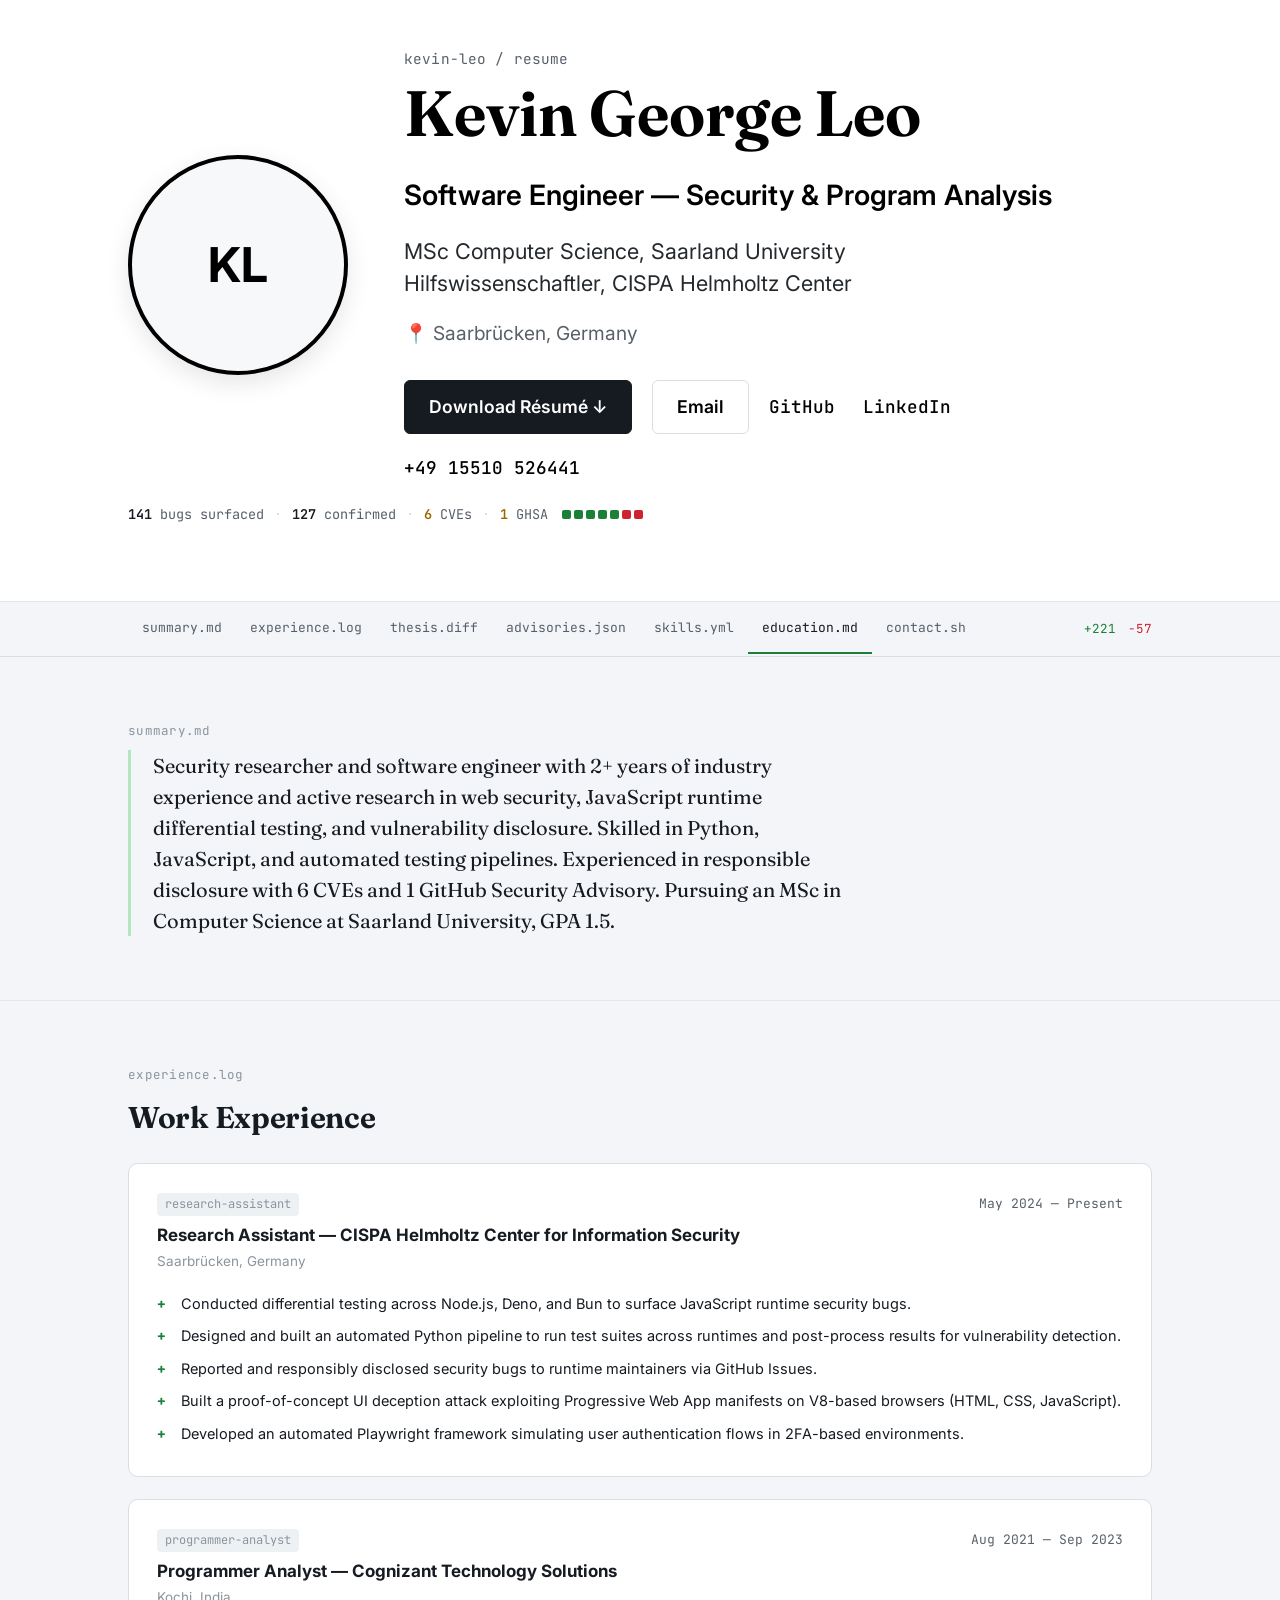
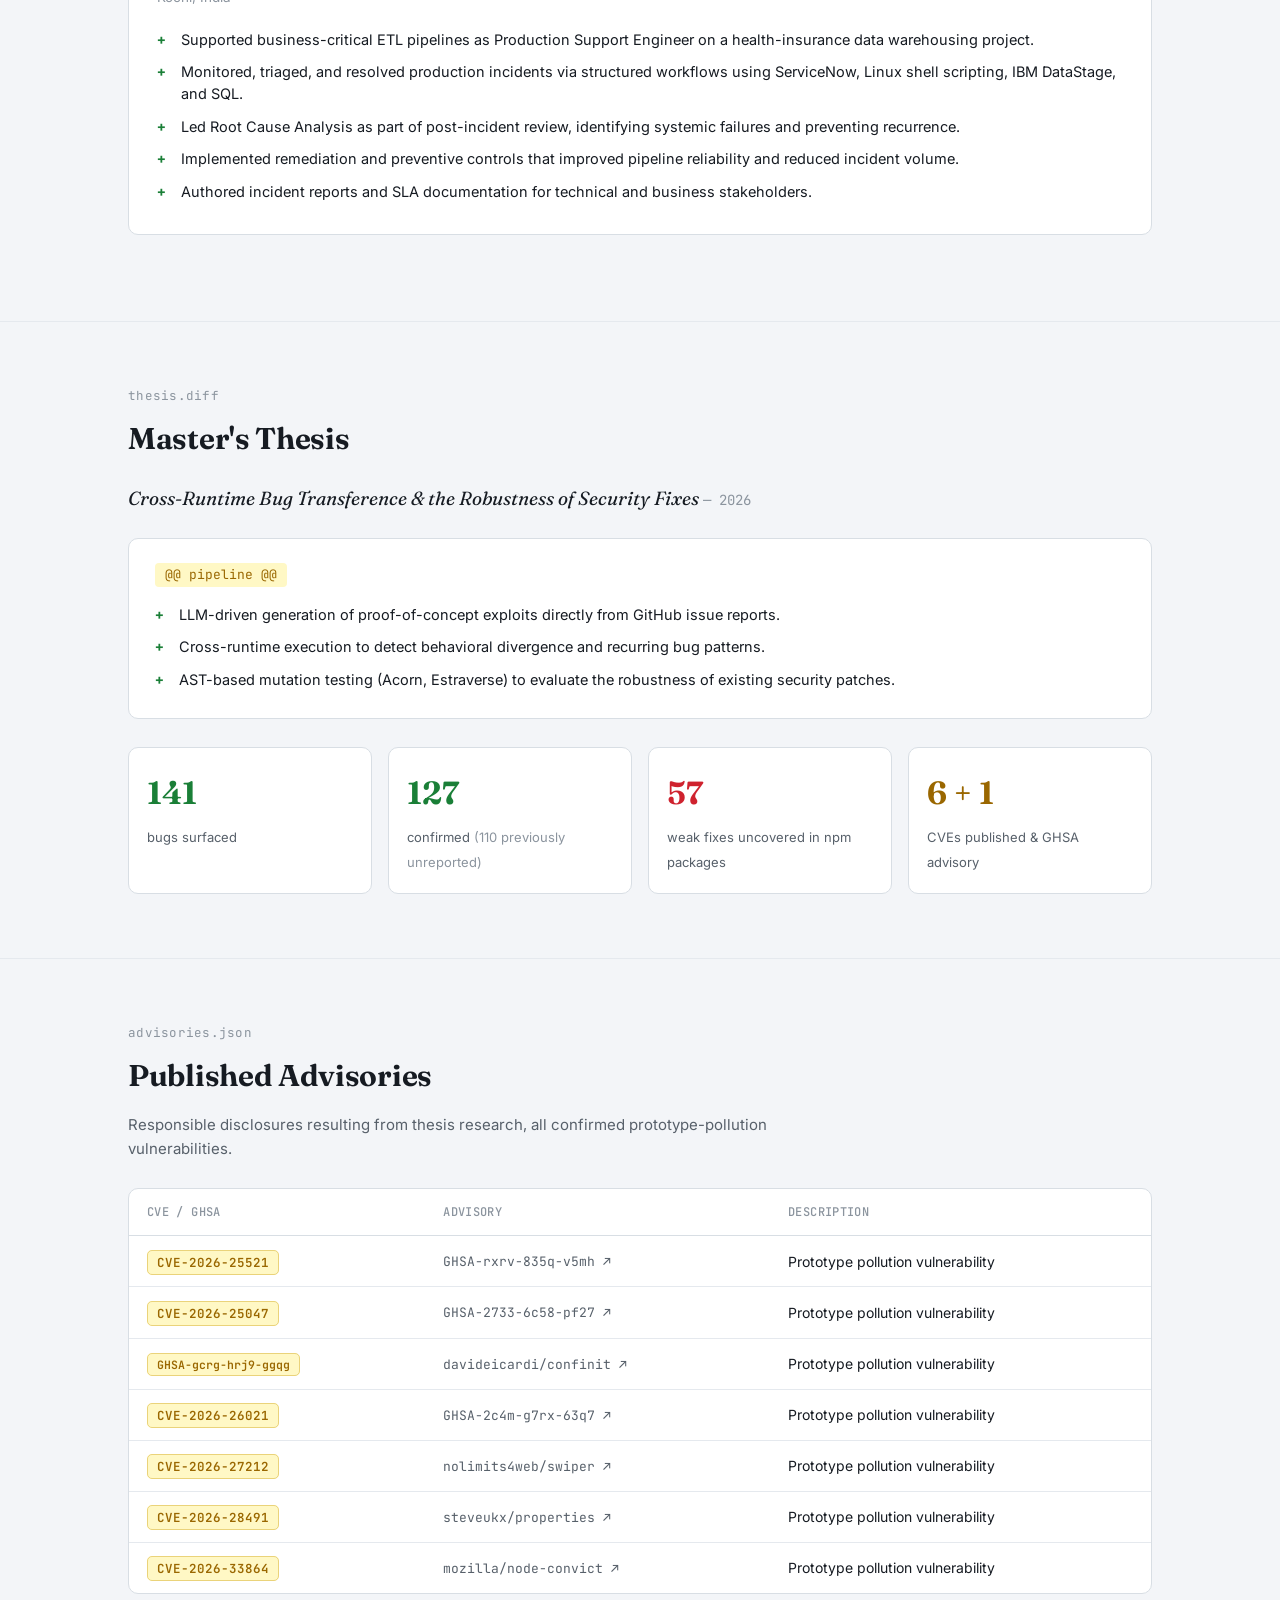
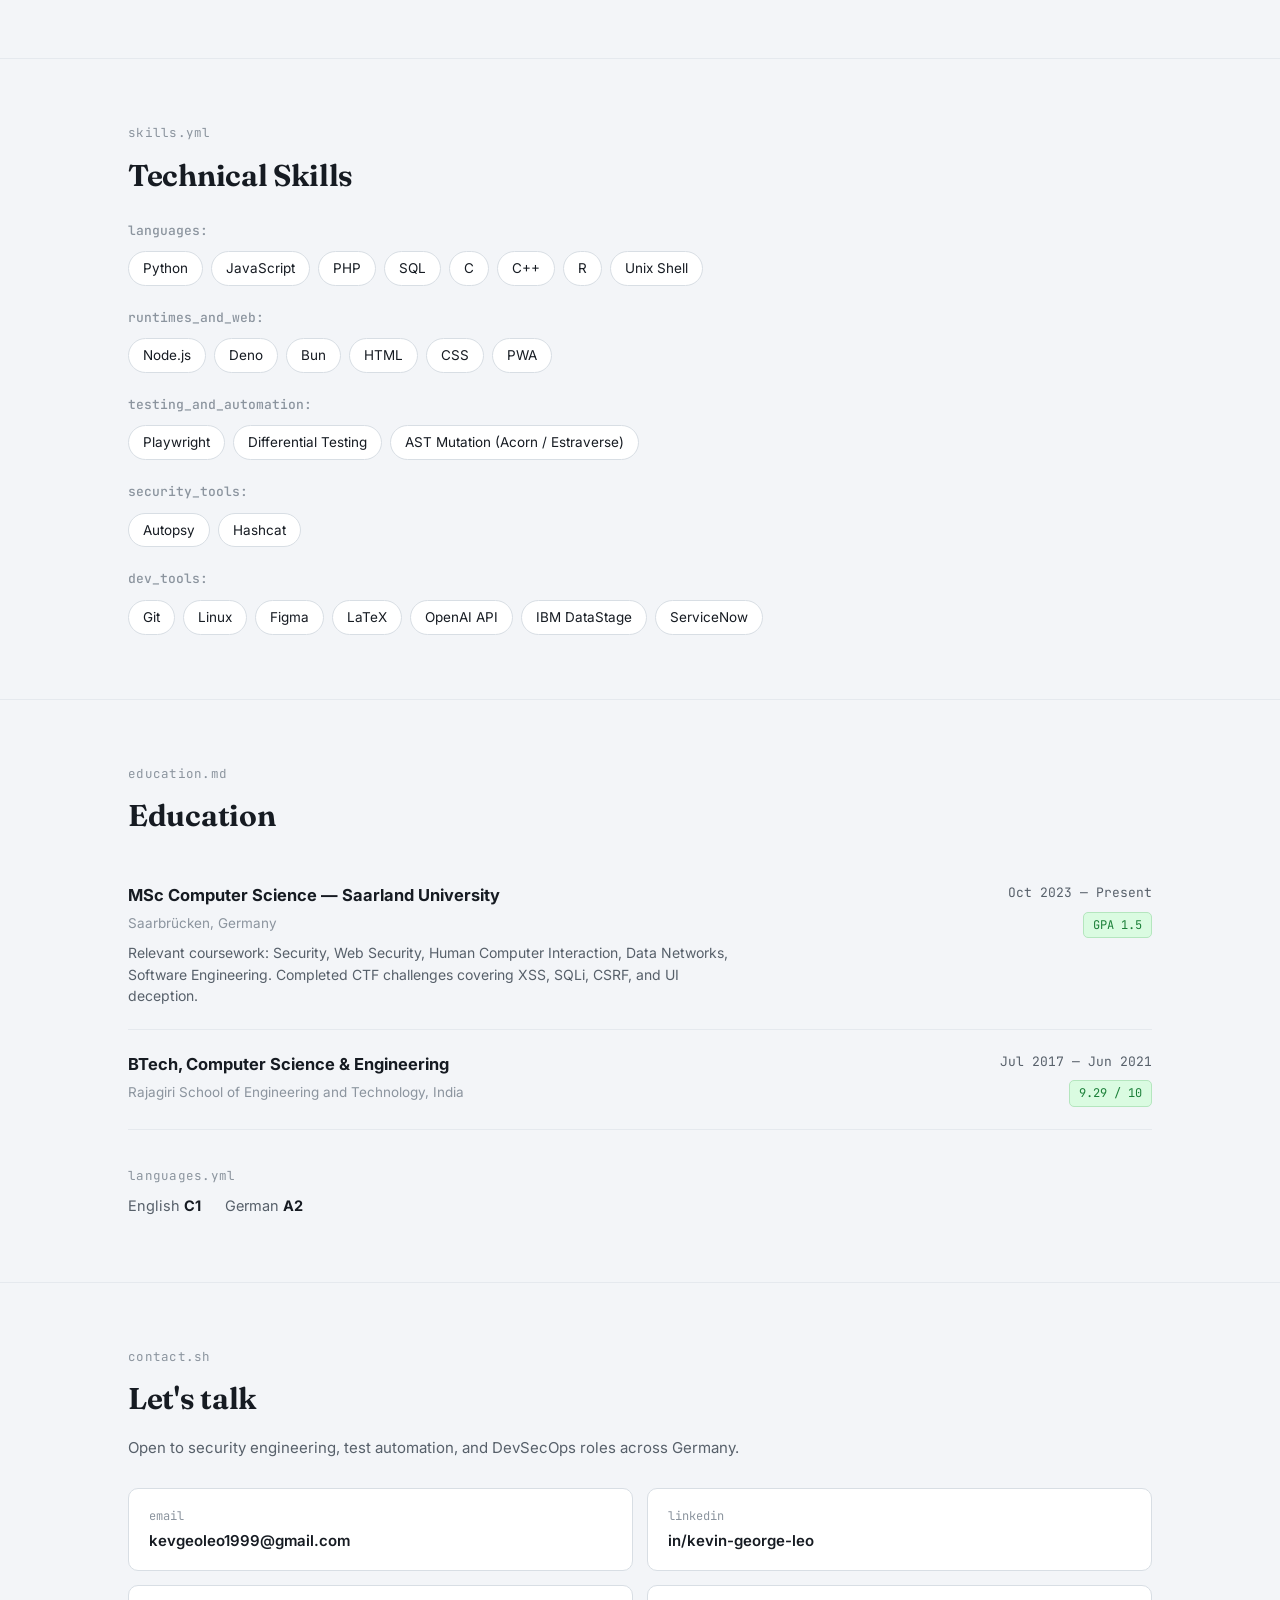
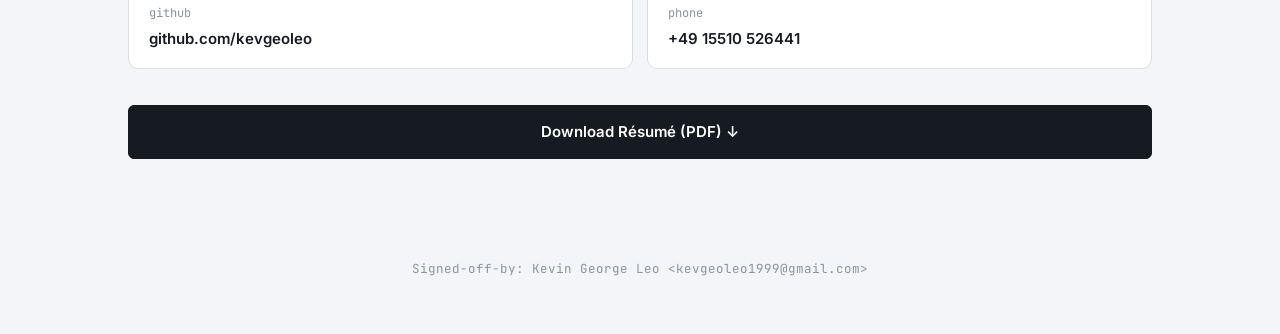
==== index.html @ 2957ea4a "update index - photo on left side" ====
<!DOCTYPE html>
<html lang="en">
<head>
<meta charset="UTF-8">
<meta name="viewport" content="width=device-width, initial-scale=1.0">
<title>Kevin George Leo — Security Researcher, JavaScript Runtimes</title>
<meta name="description" content="Kevin George Leo — Security researcher specializing in JavaScript runtime differential testing across Node.js, Deno, and Bun. 127 confirmed bugs, 6 CVEs, 1 GitHub Security Advisory.">

<link rel="preconnect" href="https://fonts.googleapis.com">
<link rel="preconnect" href="https://fonts.gstatic.com" crossorigin>
<link href="https://fonts.googleapis.com/css2?family=Fraunces:ital,opsz,wght@0,9..144,400;0,9..144,560;0,9..144,650;1,9..144,500&family=Inter:wght@400;500;600;700&family=JetBrains+Mono:wght@400;500;600&display=swap" rel="stylesheet">

<link rel="stylesheet" href="styles.css">

<!-- Update the <style> block in your <head> with these changes -->
<style>
  .hero {
    background: #ffffff; /* Light background to ensure black text is visible */
    color: #000000;
    border-bottom: 1px solid #e1e4e8;
    padding: 3rem 0;
  }
  .hero-flex {
    display: flex;
    align-items: center;
    gap: 3.5rem;
  }
  .hero-avatar-side {
    flex-shrink: 0;
  }
  .avatar-circle {
    width: 220px;
    height: 220px;
    border-radius: 50%;
    overflow: hidden;
    display: flex;
    align-items: center;
    justify-content: center;
    background: #f6f8fa;
    border: 4px solid #000000; /* Black border to match the theme */
    box-shadow: 0 8px 24px rgba(0,0,0,0.1);
  }
  .avatar-circle img {
    width: 100%;
    height: 100%;
    object-fit: cover;
  }
  .avatar-fallback-circle {
    display: none;
    font-size: 3rem;
    font-weight: 700;
    color: #000000;
  }
  .hero-content-side {
    flex-grow: 1;
  }
  .repo-tag {
    color: #586069;
    font-family: 'JetBrains Mono', monospace;
    font-size: 0.9rem;
    margin-bottom: 0.5rem;
  }
  .name-xl {
    font-size: 4rem;
    font-family: 'Fraunces', serif;
    font-weight: 650;
    line-height: 1.1;
    margin: 0.5rem 0 1rem 0;
    color: #000000; /* Styled in black */
  }
  .title-lg {
    font-size: 1.75rem;
    font-weight: 600;
    color: #000000; /* Styled in black */
    line-height: 1.3;
    margin-bottom: 1rem;
  }
  .affiliation-lg {
    font-size: 1.35rem;
    color: #24292e; /* Dark black/grey execution */
    line-height: 1.5;
    margin-bottom: 0.75rem;
  }
  .location-lg {
    font-size: 1.2rem;
    color: #586069;
    margin-bottom: 2rem;
  }
  .cta-group-large {
    display: flex;
    flex-wrap: wrap;
    align-items: center;
    gap: 1.25rem;
  }
  .cta-group-large .btn, 
  .cta-group-large .btn-primary {
    font-size: 1.1rem;
    padding: 0.75rem 1.5rem;
  }
  .cta-group-large .btn-text {
    font-size: 1.1rem;
    margin-right: 0.5rem;
    color: #000000; /* Text links in black */
    text-decoration: none;
    font-weight: 500;
  }
  .cta-group-large .btn-text:hover {
    text-decoration: underline;
  }

  @media (max-width: 868px) {
    .hero-flex {
      flex-direction: column;
      text-align: center;
      gap: 2rem;
    }
    .avatar-circle {
      width: 180px;
      height: 180px;
    }
    .name-xl { font-size: 2.8rem; }
    .title-lg { font-size: 1.4rem; }
    .affiliation-lg { font-size: 1.15rem; }
    .cta-group-large { justify-content: center; }
  }
</style>
</head>
<body>

<header class="hero">
  <div class="wrap hero-flex">

    <div class="hero-avatar-side">
      <div class="avatar-circle">
        <img id="avatar-img" src="assets/profile.jpg" alt="Kevin George Leo"
             onerror="this.style.display='none'; document.getElementById('avatar-fallback').style.display='flex';">
        <div id="avatar-fallback" class="avatar-fallback-circle">KL</div>
      </div>
    </div>

    <div class="hero-content-side">
      <p class="repo-tag">kevin-leo / resume</p>
      
      <h1 class="name-xl">Kevin George Leo</h1>
      <p class="title-lg">Software Engineer — Security &amp; Program Analysis</p>
      <p class="affiliation-lg">MSc Computer Science, Saarland University<br>Hilfswissenschaftler, CISPA Helmholtz Center</p>
      <p class="location-lg">📍 Saarbrücken, Germany</p>

      <div class="cta-group-large">
        <a class="btn btn-primary" href="resume.pdf" target="_blank" rel="noopener">Download Résumé ↓</a>
        <a class="btn" href="mailto:kevgeoleo1999@gmail.com">Email</a>
        <a class="btn-text" href="https://github.com/kevgeoleo" target="_blank" rel="noopener">GitHub</a>
        <a class="btn-text" href="https://www.linkedin.com/in/kevin-george-leo-481b34249/" target="_blank" rel="noopener">LinkedIn</a>
        <a class="btn-text" href="tel:+4915510526441">+49 15510 526441</a>
      </div>
    </div>

  </div>

  <div class="diffstat-strip wrap">
    <span class="diffstat-item"><strong>141</strong> bugs surfaced</span>
    <span class="diffstat-divider">·</span>
    <span class="diffstat-item"><strong>127</strong> confirmed</span>
    <span class="diffstat-divider">·</span>
    <span class="diffstat-item signal"><strong>6</strong> CVEs</span>
    <span class="diffstat-divider">·</span>
    <span class="diffstat-item signal"><strong>1</strong> GHSA</span>
    <span class="diffstat-bar" aria-hidden="true">
      <span class="sq add"></span><span class="sq add"></span><span class="sq add"></span><span class="sq add"></span><span class="sq add"></span>
      <span class="sq del"></span><span class="sq del"></span>
    </span>
  </div>
</header>

<nav class="filenav" id="filenav">
  <div class="wrap filenav-inner">
    <div class="filenav-tabs">
      <a href="#summary" class="filetab" data-section="summary">summary.md</a>
      <a href="#experience" class="filetab" data-section="experience">experience.log</a>
      <a href="#research" class="filetab" data-section="research">thesis.diff</a>
      <a href="#advisories" class="filetab" data-section="advisories">advisories.json</a>
      <a href="#skills" class="filetab" data-section="skills">skills.yml</a>
      <a href="#education" class="filetab" data-section="education">education.md</a>
      <a href="#contact" class="filetab" data-section="contact">contact.sh</a>
    </div>
    <span class="filenav-diffstat"><span class="add">+221</span> <span class="del">−57</span></span>
  </div>
</nav>

<main>

  <section id="summary" class="section">
    <div class="wrap">
      <p class="eyebrow">summary.md</p>
      <blockquote class="summary-quote">
        Security researcher and software engineer with 2+ years of industry experience and active
        research in web security, JavaScript runtime differential testing, and vulnerability disclosure.
        Skilled in Python, JavaScript, and automated testing pipelines. Experienced in responsible
        disclosure with 6 CVEs and 1 GitHub Security Advisory. Pursuing an MSc in Computer Science at
        Saarland University, GPA 1.5.
      </blockquote>
    </div>
  </section>

  <section id="experience" class="section">
    <div class="wrap">
      <p class="eyebrow">experience.log</p>
      <h2 class="section-title">Work Experience</h2>

      <article class="commit-card">
        <div class="commit-head">
          <div>
            <span class="commit-id">research-assistant</span>
            <h3 class="commit-role">Research Assistant — CISPA Helmholtz Center for Information Security</h3>
            <p class="commit-meta">Saarbrücken, Germany</p>
          </div>
          <time class="commit-date">May 2024 — Present</time>
        </div>
        <ul class="diff-list">
          <li><span class="diff-mark add">+</span> Conducted differential testing across Node.js, Deno, and Bun to surface JavaScript runtime security bugs.</li>
          <li><span class="diff-mark add">+</span> Designed and built an automated Python pipeline to run test suites across runtimes and post-process results for vulnerability detection.</li>
          <li><span class="diff-mark add">+</span> Reported and responsibly disclosed security bugs to runtime maintainers via GitHub Issues.</li>
          <li><span class="diff-mark add">+</span> Built a proof-of-concept UI deception attack exploiting Progressive Web App manifests on V8-based browsers (HTML, CSS, JavaScript).</li>
          <li><span class="diff-mark add">+</span> Developed an automated Playwright framework simulating user authentication flows in 2FA-based environments.</li>
        </ul>
      </article>

      <article class="commit-card">
        <div class="commit-head">
          <div>
            <span class="commit-id">programmer-analyst</span>
            <h3 class="commit-role">Programmer Analyst — Cognizant Technology Solutions</h3>
            <p class="commit-meta">Kochi, India</p>
          </div>
          <time class="commit-date">Aug 2021 — Sep 2023</time>
        </div>
        <ul class="diff-list">
          <li><span class="diff-mark add">+</span> Supported business-critical ETL pipelines as Production Support Engineer on a health-insurance data warehousing project.</li>
          <li><span class="diff-mark add">+</span> Monitored, triaged, and resolved production incidents via structured workflows using ServiceNow, Linux shell scripting, IBM DataStage, and SQL.</li>
          <li><span class="diff-mark add">+</span> Led Root Cause Analysis as part of post-incident review, identifying systemic failures and preventing recurrence.</li>
          <li><span class="diff-mark add">+</span> Implemented remediation and preventive controls that improved pipeline reliability and reduced incident volume.</li>
          <li><span class="diff-mark add">+</span> Authored incident reports and SLA documentation for technical and business stakeholders.</li>
        </ul>
      </article>
    </div>
  </section>

  <section id="research" class="section">
    <div class="wrap">
      <p class="eyebrow">thesis.diff</p>
      <h2 class="section-title">Master's Thesis</h2>
      <p class="thesis-name">Cross-Runtime Bug Transference &amp; the Robustness of Security Fixes <span class="thesis-year">— 2026</span></p>

      <div class="hunk-card">
        <p class="hunk-header">@@ pipeline @@</p>
        <ul class="diff-list">
          <li><span class="diff-mark add">+</span> LLM-driven generation of proof-of-concept exploits directly from GitHub issue reports.</li>
          <li><span class="diff-mark add">+</span> Cross-runtime execution to detect behavioral divergence and recurring bug patterns.</li>
          <li><span class="diff-mark add">+</span> AST-based mutation testing (Acorn, Estraverse) to evaluate the robustness of existing security patches.</li>
        </ul>
      </div>

      <div class="stat-grid">
        <div class="stat-tile">
          <span class="stat-num">141</span>
          <span class="stat-label">bugs surfaced</span>
        </div>
        <div class="stat-tile">
          <span class="stat-num">127</span>
          <span class="stat-label">confirmed <em>(110 previously unreported)</em></span>
        </div>
        <div class="stat-tile">
          <span class="stat-num del">57</span>
          <span class="stat-label">weak fixes uncovered in npm packages</span>
        </div>
        <div class="stat-tile">
          <span class="stat-num signal">6 + 1</span>
          <span class="stat-label">CVEs published &amp; GHSA advisory</span>
        </div>
      </div>
    </div>
  </section>

  <section id="advisories" class="section">
    <div class="wrap">
      <p class="eyebrow">advisories.json</p>
      <h2 class="section-title">Published Advisories</h2>
      <p class="section-sub">Responsible disclosures resulting from thesis research, all confirmed prototype-pollution vulnerabilities.</p>

      <div class="table-wrap">
        <table class="advisory-table">
          <thead>
            <tr><th>CVE / GHSA</th><th>Advisory</th><th>Description</th></tr>
          </thead>
          <tbody>
            <tr>
              <td><span class="cve-badge">CVE-2026-25521</span></td>
              <td><a href="https://github.com/advisories/GHSA-rxrv-835q-v5mh" target="_blank" rel="noopener">GHSA-rxrv-835q-v5mh ↗</a></td>
              <td>Prototype pollution vulnerability</td>
            </tr>
            <tr>
              <td><span class="cve-badge">CVE-2026-25047</span></td>
              <td><a href="https://github.com/advisories/GHSA-2733-6c58-pf27" target="_blank" rel="noopener">GHSA-2733-6c58-pf27 ↗</a></td>
              <td>Prototype pollution vulnerability</td>
            </tr>
            <tr>
              <td><span class="cve-badge ghsa">GHSA-gcrg-hrj9-ggqg</span></td>
              <td><a href="https://github.com/davideicardi/confinit/security/advisories/GHSA-gcrg-hrj9-ggqg" target="_blank" rel="noopener">davideicardi/confinit ↗</a></td>
              <td>Prototype pollution vulnerability</td>
            </tr>
            <tr>
              <td><span class="cve-badge">CVE-2026-26021</span></td>
              <td><a href="https://github.com/advisories/GHSA-2c4m-g7rx-63q7" target="_blank" rel="noopener">GHSA-2c4m-g7rx-63q7 ↗</a></td>
              <td>Prototype pollution vulnerability</td>
            </tr>
            <tr>
              <td><span class="cve-badge">CVE-2026-27212</span></td>
              <td><a href="https://github.com/nolimits4web/swiper/security/advisories/GHSA-hmx5-qpq5-p643" target="_blank" rel="noopener">nolimits4web/swiper ↗</a></td>
              <td>Prototype pollution vulnerability</td>
            </tr>
            <tr>
              <td><span class="cve-badge">CVE-2026-28491</span></td>
              <td><a href="https://github.com/steveukx/properties/security/advisories/GHSA-q5jx-7q8j-95vw" target="_blank" rel="noopener">steveukx/properties ↗</a></td>
              <td>Prototype pollution vulnerability</td>
            </tr>
            <tr>
              <td><span class="cve-badge">CVE-2026-33864</span></td>
              <td><a href="https://github.com/mozilla/node-convict/security/advisories/GHSA-44fc-8fm5-q62h" target="_blank" rel="noopener">mozilla/node-convict ↗</a></td>
              <td>Prototype pollution vulnerability</td>
            </tr>
          </tbody>
        </table>
      </div>
    </div>
  </section>

  <section id="skills" class="section">
    <div class="wrap">
      <p class="eyebrow">skills.yml</p>
      <h2 class="section-title">Technical Skills</h2>

      <div class="skill-groups">
        <div class="skill-group">
          <h3>languages:</h3>
          <div class="tags"><span class="tag">Python</span><span class="tag">JavaScript</span><span class="tag">PHP</span><span class="tag">SQL</span><span class="tag">C</span><span class="tag">C++</span><span class="tag">R</span><span class="tag">Unix Shell</span></div>
        </div>
        <div class="skill-group">
          <h3>runtimes_and_web:</h3>
          <div class="tags"><span class="tag">Node.js</span><span class="tag">Deno</span><span class="tag">Bun</span><span class="tag">HTML</span><span class="tag">CSS</span><span class="tag">PWA</span></div>
        </div>
        <div class="skill-group">
          <h3>testing_and_automation:</h3>
          <div class="tags"><span class="tag">Playwright</span><span class="tag">Differential Testing</span><span class="tag">AST Mutation (Acorn / Estraverse)</span></div>
        </div>
        <div class="skill-group">
          <h3>security_tools:</h3>
          <div class="tags"><span class="tag">Autopsy</span><span class="tag">Hashcat</span></div>
        </div>
        <div class="skill-group">
          <h3>dev_tools:</h3>
          <div class="tags"><span class="tag">Git</span><span class="tag">Linux</span><span class="tag">Figma</span><span class="tag">LaTeX</span><span class="tag">OpenAI API</span><span class="tag">IBM DataStage</span><span class="tag">ServiceNow</span></div>
        </div>
      </div>
    </div>
  </section>

  <section id="education" class="section">
    <div class="wrap">
      <p class="eyebrow">education.md</p>
      <h2 class="section-title">Education</h2>

      <div class="edu-row">
        <div class="edu-main">
          <h3>MSc Computer Science — Saarland University</h3>
          <p class="commit-meta">Saarbrücken, Germany</p>
          <p class="edu-detail">Relevant coursework: Security, Web Security, Human Computer Interaction, Data Networks, Software Engineering. Completed CTF challenges covering XSS, SQLi, CSRF, and UI deception.</p>
        </div>
        <div class="edu-side">
          <time>Oct 2023 — Present</time>
          <span class="gpa-badge">GPA 1.5</span>
        </div>
      </div>

      <div class="edu-row">
        <div class="edu-main">
          <h3>BTech, Computer Science &amp; Engineering</h3>
          <p class="commit-meta">Rajagiri School of Engineering and Technology, India</p>
        </div>
        <div class="edu-side">
          <time>Jul 2017 — Jun 2021</time>
          <span class="gpa-badge">9.29 / 10</span>
        </div>
      </div>

      <p class="eyebrow eyebrow-spaced">languages.yml</p>
      <div class="lang-row">
        <span class="lang-item">English <strong>C1</strong></span>
        <span class="lang-item">German <strong>A2</strong></span>
      </div>
    </div>
  </section>

  <section id="contact" class="section section-contact">
    <div class="wrap">
      <p class="eyebrow">contact.sh</p>
      <h2 class="section-title">Let's talk</h2>
      <p class="section-sub">Open to security engineering, test automation, and DevSecOps roles across Germany.</p>

      <div class="contact-grid">
        <a class="contact-card" href="mailto:kevgeoleo1999@gmail.com">
          <span class="contact-label">Email</span>
          <span class="contact-value">kevgeoleo1999@gmail.com</span>
        </a>
        <a class="contact-card" href="https://www.linkedin.com/in/kevin-george-leo-481b34249/" target="_blank" rel="noopener">
          <span class="contact-label">LinkedIn</span>
          <span class="contact-value">in/kevin-george-leo</span>
        </a>
        <a class="contact-card" href="https://github.com/kevgeoleo" target="_blank" rel="noopener">
          <span class="contact-label">GitHub</span>
          <span class="contact-value">github.com/kevgeoleo</span>
        </a>
        <a class="contact-card" href="tel:+4915510526441">
          <span class="contact-label">Phone</span>
          <span class="contact-value">+49 15510 526441</span>
        </a>
      </div>

      <a class="btn btn-primary btn-block" href="resume.pdf" target="_blank" rel="noopener">Download Résumé (PDF) ↓</a>
    </div>
  </section>

</main>

<footer class="footer">
  <div class="wrap">
    <p class="signoff">Signed-off-by: Kevin George Leo &lt;kevgeoleo1999@gmail.com&gt;</p>
  </div>
</footer>

<script src="script.js"></script>
</body>
</html>
---- styles.css ----
/* ===========================================================
   DESIGN TOKENS
   Palette pulled from real unified-diff / GitHub review colors —
   the actual visual language of differential testing, his domain.
   =========================================================== */
:root{
  --paper:        #F3F5F8;
  --surface:      #FFFFFF;
  --surface-dim:  #EEF1F4;
  --line:         #D8DEE4;
  --line-soft:    #E5E9EE;

  --ink:          #161B22;
  --ink-muted:    #57606A;
  --ink-faint:    #8B949E;

  --add:          #1A7F37;
  --add-bg:       #DAFBE1;
  --add-line:     #B4E6BE;

  --del:          #CF222E;
  --del-bg:       #FFEBE9;
  --del-line:     #F3C2C2;

  --signal:       #9A6700;
  --signal-bg:    #FFF8C5;
  --signal-line:  #EAD37A;

  --radius-sm:    6px;
  --radius-md:    10px;
  --radius-lg:    16px;

  --font-display: 'Fraunces', serif;
  --font-body:    'Inter', system-ui, sans-serif;
  --font-mono:    'JetBrains Mono', ui-monospace, monospace;

  --maxw: 1080px;
}

*{ box-sizing: border-box; }
html{ scroll-behavior: smooth; }

@media (prefers-reduced-motion: reduce){
  html{ scroll-behavior: auto; }
  *{ animation-duration: 0.001ms !important; transition-duration: 0.001ms !important; }
}

body{
  margin:0;
  background: var(--paper);
  color: var(--ink);
  font-family: var(--font-body);
  font-size: 16px;
  line-height: 1.55;
  -webkit-font-smoothing: antialiased;
}

a{ color: inherit; }
a:focus-visible, button:focus-visible{
  outline: 2px solid var(--ink);
  outline-offset: 2px;
}

.wrap{
  max-width: var(--maxw);
  margin: 0 auto;
  padding: 0 28px;
}

/* ===========================================================
   HERO
   =========================================================== */
.hero{
  background:
    linear-gradient(180deg, #FAFBFC 0%, var(--paper) 100%);
  border-bottom: 1px solid var(--line);
  padding-top: 56px;
}

.hero-grid{
  display: grid;
  grid-template-columns: 1.35fr 0.9fr;
  gap: 56px;
  align-items: start;
}

.repo-tag{
  font-family: var(--font-mono);
  font-size: 13px;
  color: var(--ink-faint);
  margin: 0 0 18px;
  letter-spacing: 0.01em;
}

/* --- terminal panel --- */
.terminal{
  background: var(--ink);
  border-radius: var(--radius-md);
  overflow: hidden;
  box-shadow: 0 1px 2px rgba(20,24,28,0.04), 0 12px 32px -16px rgba(20,24,28,0.35);
}
.terminal-tab{
  font-family: var(--font-mono);
  font-size: 12.5px;
  color: #9AA4AF;
  background: #20262E;
  padding: 10px 16px;
  border-bottom: 1px solid #2B323B;
}
.terminal-body{
  margin: 0;
  padding: 22px 20px 18px;
  font-family: var(--font-mono);
  font-size: 14px;
  line-height: 1.75;
  color: #C9D1D9;
  white-space: pre-wrap;
  overflow-x: auto;
}
.t-prompt{ color: #6E7681; }
.t-cmd{ color: #E6EDF3; }
.t-out{ color: #9AA4AF; }
.t-arrow{ color: #6E7681; }
.t-add{ color: #5FD888; font-weight: 600; }
.t-del{ color: #FF8B8B; font-weight: 600; }
.t-flag{ color: #F2C94C; font-weight: 600; }
.t-muted{ color: #6E7681; }
.terminal-caption{
  font-family: var(--font-mono);
  font-size: 12px;
  color: var(--ink-faint);
  margin: 10px 2px 0;
  font-style: italic;
}

/* --- hero side / identity --- */
.hero-side{ padding-top: 4px; }

.avatar-slot{
  width: 92px; height: 92px;
  border-radius: 50%;
  border: 1.5px dashed var(--line);
  background: var(--surface-dim);
  margin-bottom: 22px;
  position: relative;
  overflow: hidden;
}
.avatar-slot img{
  width: 100%; height: 100%;
  object-fit: cover;
  display: block;
}
.avatar-fallback{
  display: none;
  width: 100%; height: 100%;
  align-items: center; justify-content: center;
  font-family: var(--font-display);
  font-weight: 650;
  font-size: 30px;
  color: var(--ink-faint);
}

.name{
  font-family: var(--font-display);
  font-weight: 650;
  font-size: 44px;
  line-height: 1.05;
  letter-spacing: -0.01em;
  margin: 0 0 14px;
  color: var(--ink);
}

.title{
  font-family: var(--font-display);
  font-style: italic;
  font-weight: 500;
  font-size: 18px;
  color: var(--ink);
  margin: 0 0 14px;
  line-height: 1.4;
}

.affiliation{
  font-size: 14.5px;
  color: var(--ink-muted);
  margin: 0 0 8px;
  line-height: 1.5;
}
.location{
  font-size: 14px;
  color: var(--ink-faint);
  margin: 0 0 26px;
}

.cta-row{ display: flex; gap: 10px; flex-wrap: wrap; margin-bottom: 12px; }
.cta-row-secondary{ gap: 16px; margin-top: 4px; }

.btn{
  display: inline-flex;
  align-items: center;
  font-family: var(--font-body);
  font-weight: 600;
  font-size: 14px;
  padding: 11px 18px;
  border-radius: var(--radius-sm);
  border: 1px solid var(--line);
  background: var(--surface);
  text-decoration: none;
  transition: transform 0.12s ease, border-color 0.12s ease;
}
.btn:hover{ border-color: var(--ink-faint); transform: translateY(-1px); }
.btn-primary{
  background: var(--ink);
  color: #fff;
  border-color: var(--ink);
}
.btn-primary:hover{ background: #262D36; border-color: #262D36; }
.btn-block{ width: 100%; justify-content: center; margin-top: 28px; padding: 14px; font-size: 15px; }

.btn-text{
  font-family: var(--font-mono);
  font-size: 13px;
  color: var(--ink-muted);
  text-decoration: none;
  border-bottom: 1px solid transparent;
}
.btn-text:hover{ border-bottom-color: var(--ink-muted); }

/* --- diffstat strip --- */
.diffstat-strip{
  display: flex;
  align-items: center;
  gap: 10px;
  flex-wrap: wrap;
  padding: 22px 28px 28px;
  font-family: var(--font-mono);
  font-size: 13.5px;
  color: var(--ink-muted);
}
.diffstat-item strong{ color: var(--ink); font-weight: 600; }
.diffstat-item.signal strong{ color: var(--signal); }
.diffstat-divider{ color: var(--line); }
.diffstat-bar{ display: inline-flex; gap: 3px; margin-left: 4px; }
.sq{ width: 9px; height: 9px; border-radius: 2px; display: inline-block; }
.sq.add{ background: var(--add); }
.sq.del{ background: var(--del); }

/* ===========================================================
   STICKY FILE NAV
   =========================================================== */
.filenav{
  position: sticky;
  top: 0;
  z-index: 20;
  background: rgba(243,245,248,0.92);
  backdrop-filter: blur(8px);
  border-bottom: 1px solid var(--line);
}
.filenav-inner{
  display: flex;
  align-items: center;
  justify-content: space-between;
  gap: 16px;
  padding-top: 2px;
  padding-bottom: 2px;
}
.filenav-tabs{
  display: flex;
  overflow-x: auto;
  scrollbar-width: none;
}
.filenav-tabs::-webkit-scrollbar{ display: none; }

.filetab{
  font-family: var(--font-mono);
  font-size: 13px;
  color: var(--ink-muted);
  text-decoration: none;
  padding: 14px 14px;
  white-space: nowrap;
  border-bottom: 2px solid transparent;
  transition: color 0.15s ease, border-color 0.15s ease;
}
.filetab:hover{ color: var(--ink); }
.filetab.active{
  color: var(--ink);
  border-bottom-color: var(--add);
}
.filenav-diffstat{
  font-family: var(--font-mono);
  font-size: 12.5px;
  white-space: nowrap;
  flex-shrink: 0;
}
.filenav-diffstat .add{ color: var(--add); }
.filenav-diffstat .del{ color: var(--del); margin-left: 4px; }

/* ===========================================================
   SECTIONS — general
   =========================================================== */
.section{
  padding: 64px 0;
  border-bottom: 1px solid var(--line-soft);
}
.section-contact{ border-bottom: none; }

.eyebrow{
  font-family: var(--font-mono);
  font-size: 12.5px;
  color: var(--ink-faint);
  text-transform: lowercase;
  letter-spacing: 0.02em;
  margin: 0 0 10px;
}
.eyebrow-spaced{ margin-top: 36px; }

.section-title{
  font-family: var(--font-display);
  font-weight: 650;
  font-size: 30px;
  margin: 0 0 22px;
  letter-spacing: -0.01em;
}
.section-sub{
  color: var(--ink-muted);
  font-size: 15px;
  margin: -8px 0 28px;
  max-width: 640px;
}

/* --- summary --- */
.summary-quote{
  margin: 0;
  max-width: 720px;
  font-family: var(--font-display);
  font-size: 20px;
  font-weight: 400;
  line-height: 1.55;
  color: var(--ink);
  padding-left: 22px;
  border-left: 3px solid var(--add-line);
}

/* --- commit cards (experience) --- */
.commit-card{
  background: var(--surface);
  border: 1px solid var(--line);
  border-radius: var(--radius-md);
  padding: 26px 28px;
  margin-bottom: 22px;
}
.commit-head{
  display: flex;
  justify-content: space-between;
  align-items: flex-start;
  gap: 16px;
  margin-bottom: 16px;
  flex-wrap: wrap;
}
.commit-id{
  font-family: var(--font-mono);
  font-size: 12px;
  color: var(--ink-faint);
  background: var(--surface-dim);
  padding: 2px 8px;
  border-radius: 4px;
  display: inline-block;
  margin-bottom: 8px;
}
.commit-role{
  font-family: var(--font-body);
  font-weight: 700;
  font-size: 17px;
  margin: 0 0 4px;
  line-height: 1.35;
}
.commit-meta{
  font-size: 13.5px;
  color: var(--ink-faint);
  margin: 0;
}
.commit-date{
  font-family: var(--font-mono);
  font-size: 13px;
  color: var(--ink-muted);
  white-space: nowrap;
  margin-top: 4px;
}

.diff-list{
  list-style: none;
  margin: 0;
  padding: 0;
}
.diff-list li{
  display: flex;
  gap: 10px;
  font-size: 14.5px;
  line-height: 1.55;
  padding: 5px 0;
  color: var(--ink);
}
.diff-mark{
  font-family: var(--font-mono);
  font-weight: 700;
  flex-shrink: 0;
  width: 14px;
}
.diff-mark.add{ color: var(--add); }
.diff-mark.del{ color: var(--del); }

/* --- thesis / research --- */
.thesis-name{
  font-family: var(--font-display);
  font-style: italic;
  font-size: 19px;
  margin: 0 0 24px;
  color: var(--ink);
}
.thesis-year{ color: var(--ink-faint); font-style: normal; font-family: var(--font-mono); font-size: 14px; }

.hunk-card{
  background: var(--surface);
  border: 1px solid var(--line);
  border-radius: var(--radius-md);
  padding: 22px 26px;
  margin-bottom: 28px;
}
.hunk-header{
  font-family: var(--font-mono);
  font-size: 13px;
  color: var(--signal);
  background: var(--signal-bg);
  display: inline-block;
  padding: 2px 10px;
  border-radius: 4px;
  margin: 0 0 12px;
}

.stat-grid{
  display: grid;
  grid-template-columns: repeat(4, 1fr);
  gap: 16px;
}
.stat-tile{
  background: var(--surface);
  border: 1px solid var(--line);
  border-radius: var(--radius-md);
  padding: 20px 18px;
  text-align: left;
}
.stat-num{
  display: block;
  font-family: var(--font-display);
  font-weight: 650;
  font-size: 32px;
  color: var(--add);
  margin-bottom: 6px;
}
.stat-num.del{ color: var(--del); }
.stat-num.signal{ color: var(--signal); }
.stat-label{
  font-size: 13px;
  color: var(--ink-muted);
  line-height: 1.4;
}
.stat-label em{ font-style: normal; color: var(--ink-faint); }

/* --- advisories table --- */
.table-wrap{
  overflow-x: auto;
  border: 1px solid var(--line);
  border-radius: var(--radius-md);
  background: var(--surface);
}
.advisory-table{
  width: 100%;
  border-collapse: collapse;
  font-size: 14px;
}
.advisory-table th{
  text-align: left;
  font-family: var(--font-mono);
  font-size: 12px;
  text-transform: uppercase;
  letter-spacing: 0.03em;
  color: var(--ink-faint);
  font-weight: 500;
  padding: 14px 18px;
  border-bottom: 1px solid var(--line);
}
.advisory-table td{
  padding: 14px 18px;
  border-bottom: 1px solid var(--line-soft);
  vertical-align: middle;
}
.advisory-table tr:last-child td{ border-bottom: none; }
.advisory-table a{
  text-decoration: none;
  font-family: var(--font-mono);
  font-size: 13px;
  color: var(--ink-muted);
}
.advisory-table a:hover{ color: var(--ink); text-decoration: underline; }

.cve-badge{
  font-family: var(--font-mono);
  font-size: 12.5px;
  font-weight: 600;
  color: var(--signal);
  background: var(--signal-bg);
  border: 1px solid var(--signal-line);
  padding: 3px 9px;
  border-radius: 5px;
  white-space: nowrap;
}
.cve-badge.ghsa{ font-size: 11.5px; }

/* --- skills --- */
.skill-groups{ display: flex; flex-direction: column; gap: 22px; }
.skill-group h3{
  font-family: var(--font-mono);
  font-size: 13px;
  font-weight: 500;
  color: var(--ink-faint);
  margin: 0 0 10px;
}
.tags{ display: flex; flex-wrap: wrap; gap: 8px; }
.tag{
  font-size: 13.5px;
  font-family: var(--font-body);
  background: var(--surface);
  border: 1px solid var(--line);
  border-radius: 999px;
  padding: 6px 14px;
  color: var(--ink);
}

/* --- education --- */
.edu-row{
  display: flex;
  justify-content: space-between;
  align-items: flex-start;
  gap: 20px;
  padding: 22px 0;
  border-bottom: 1px solid var(--line-soft);
  flex-wrap: wrap;
}
.edu-row:last-of-type{ border-bottom: none; }
.edu-main h3{
  font-family: var(--font-body);
  font-weight: 700;
  font-size: 16.5px;
  margin: 0 0 4px;
}
.edu-detail{
  font-size: 14px;
  color: var(--ink-muted);
  max-width: 600px;
  margin: 8px 0 0;
}
.edu-side{
  display: flex;
  flex-direction: column;
  align-items: flex-end;
  gap: 8px;
  flex-shrink: 0;
}
.edu-side time{
  font-family: var(--font-mono);
  font-size: 13px;
  color: var(--ink-muted);
  white-space: nowrap;
}
.gpa-badge{
  font-family: var(--font-mono);
  font-size: 12px;
  background: var(--add-bg);
  color: var(--add);
  border: 1px solid var(--add-line);
  padding: 3px 9px;
  border-radius: 5px;
}

.lang-row{ display: flex; gap: 24px; }
.lang-item{ font-size: 14.5px; color: var(--ink-muted); }
.lang-item strong{ color: var(--ink); }

/* --- contact --- */
.contact-grid{
  display: grid;
  grid-template-columns: repeat(2, 1fr);
  gap: 14px;
  margin-bottom: 8px;
}
.contact-card{
  display: flex;
  flex-direction: column;
  gap: 4px;
  background: var(--surface);
  border: 1px solid var(--line);
  border-radius: var(--radius-md);
  padding: 18px 20px;
  text-decoration: none;
  transition: border-color 0.12s ease, transform 0.12s ease;
}
.contact-card:hover{ border-color: var(--ink-faint); transform: translateY(-1px); }
.contact-label{
  font-family: var(--font-mono);
  font-size: 12px;
  color: var(--ink-faint);
  text-transform: lowercase;
}
.contact-value{
  font-family: var(--font-body);
  font-weight: 600;
  font-size: 15px;
  color: var(--ink);
}

/* --- footer --- */
.footer{ padding: 36px 0 56px; }
.signoff{
  font-family: var(--font-mono);
  font-size: 12.5px;
  color: var(--ink-faint);
  margin: 0;
  text-align: center;
}

/* ===========================================================
   RESPONSIVE
   =========================================================== */
@media (max-width: 860px){
  .hero-grid{ grid-template-columns: 1fr; gap: 36px; }
  .hero-side{ order: -1; }
  .name{ font-size: 36px; }
  .stat-grid{ grid-template-columns: repeat(2, 1fr); }
  .contact-grid{ grid-template-columns: 1fr; }
}

@media (max-width: 560px){
  .wrap{ padding: 0 18px; }
  .hero{ padding-top: 36px; }
  .name{ font-size: 30px; }
  .title{ font-size: 16px; }
  .terminal-body{ font-size: 12.5px; }
  .commit-head{ flex-direction: column; }
  .commit-date{ margin-top: 0; }
  .stat-grid{ grid-template-columns: 1fr 1fr; gap: 10px; }
  .section-title{ font-size: 24px; }

  /* Advisories table -> stacked cards, no horizontal scroll needed */
  .table-wrap{ overflow-x: visible; }
  .advisory-table thead{ display: none; }
  .advisory-table, .advisory-table tbody, .advisory-table tr, .advisory-table td{
    display: block;
    width: 100%;
  }
  .advisory-table tr{
    padding: 16px 18px;
    border-bottom: 1px solid var(--line-soft);
  }
  .advisory-table tr:last-child{ border-bottom: none; }
  .advisory-table td{
    padding: 3px 0;
    border-bottom: none;
  }
  .advisory-table td:last-child{
    color: var(--ink-muted);
    font-size: 13px;
  }
}
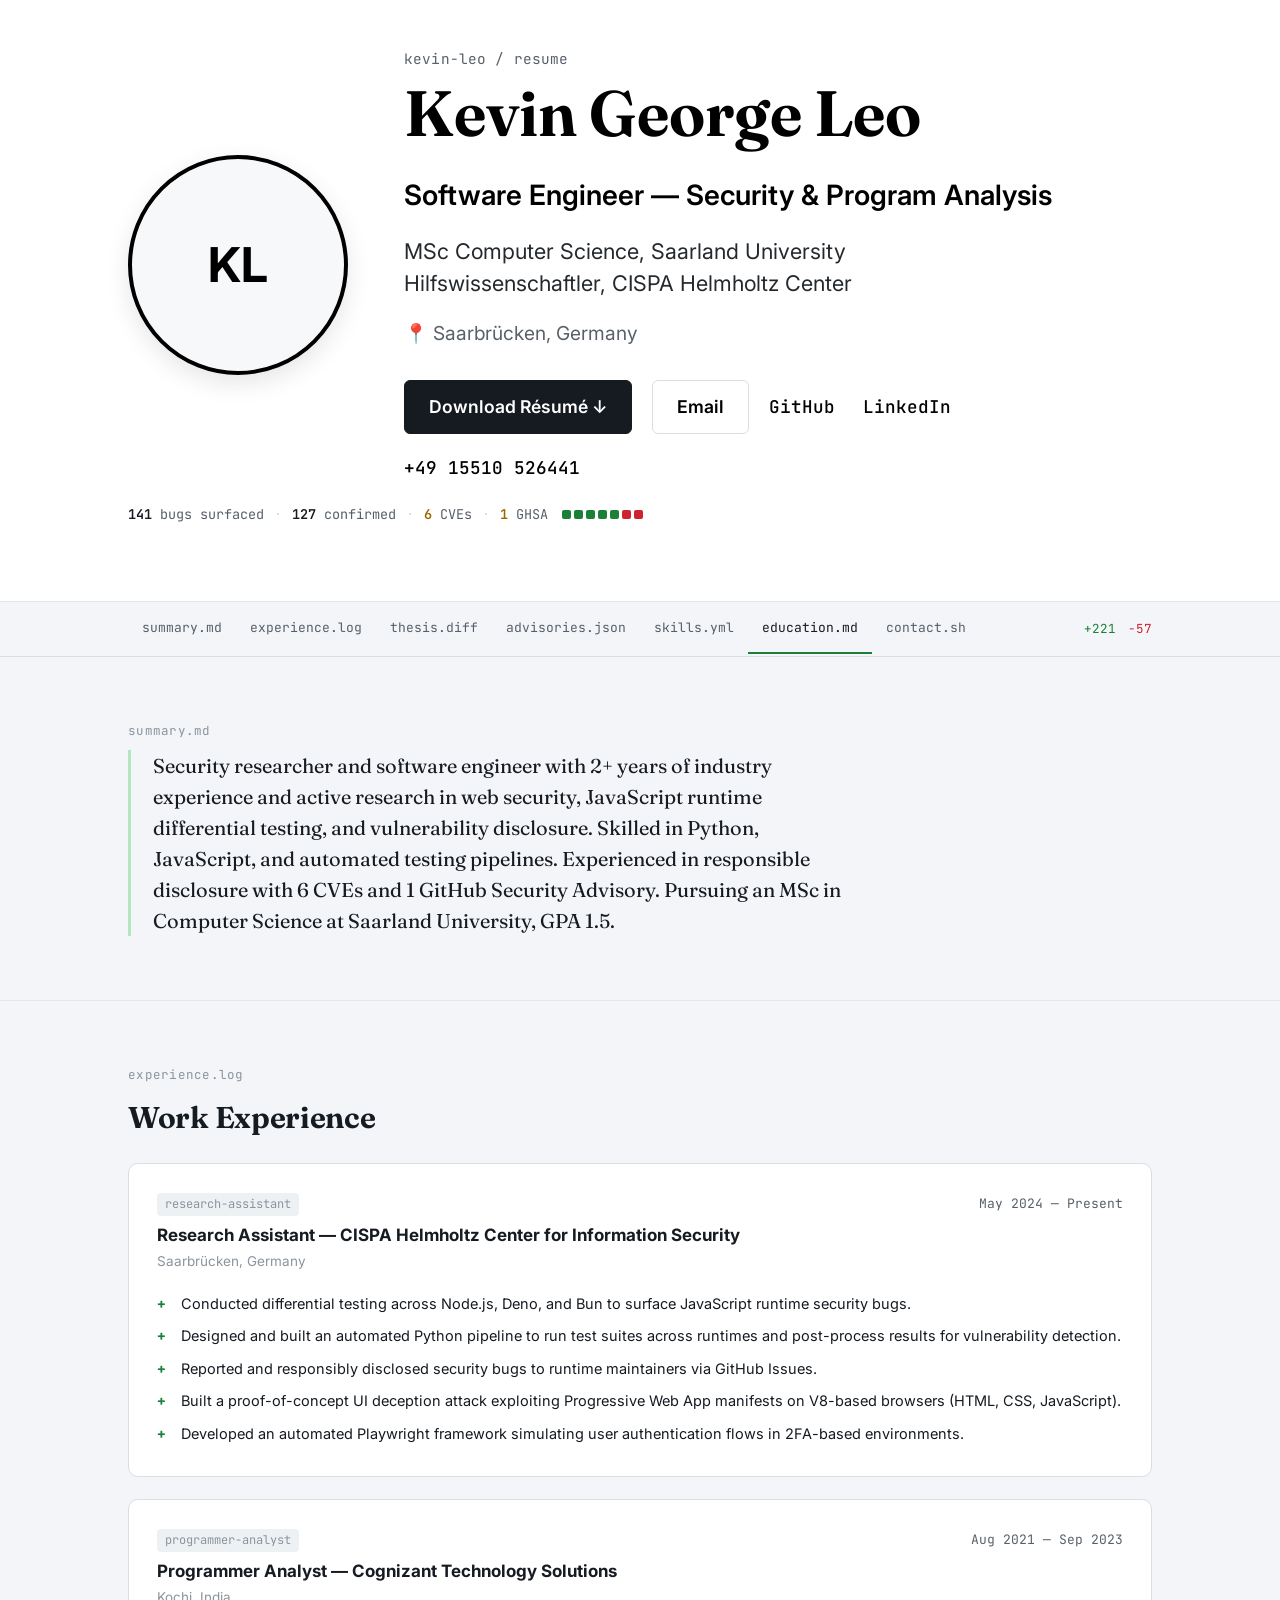
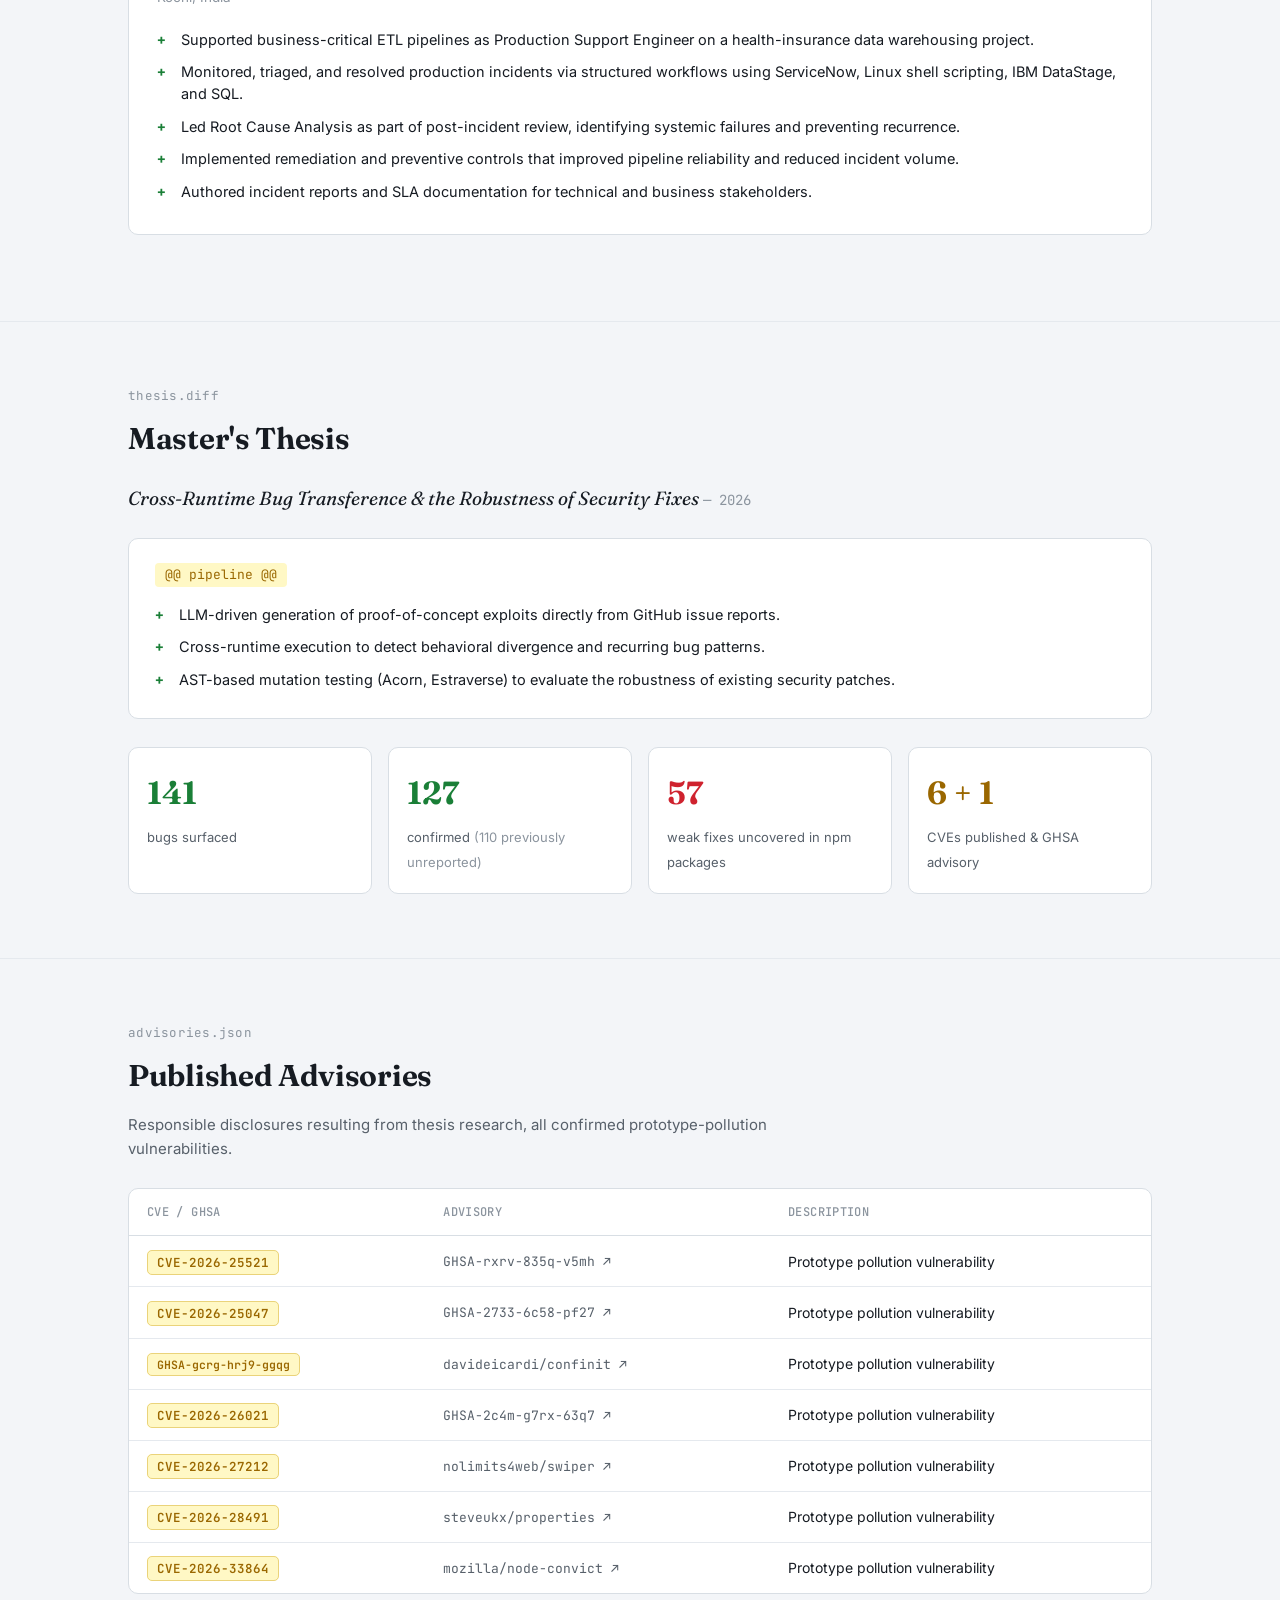
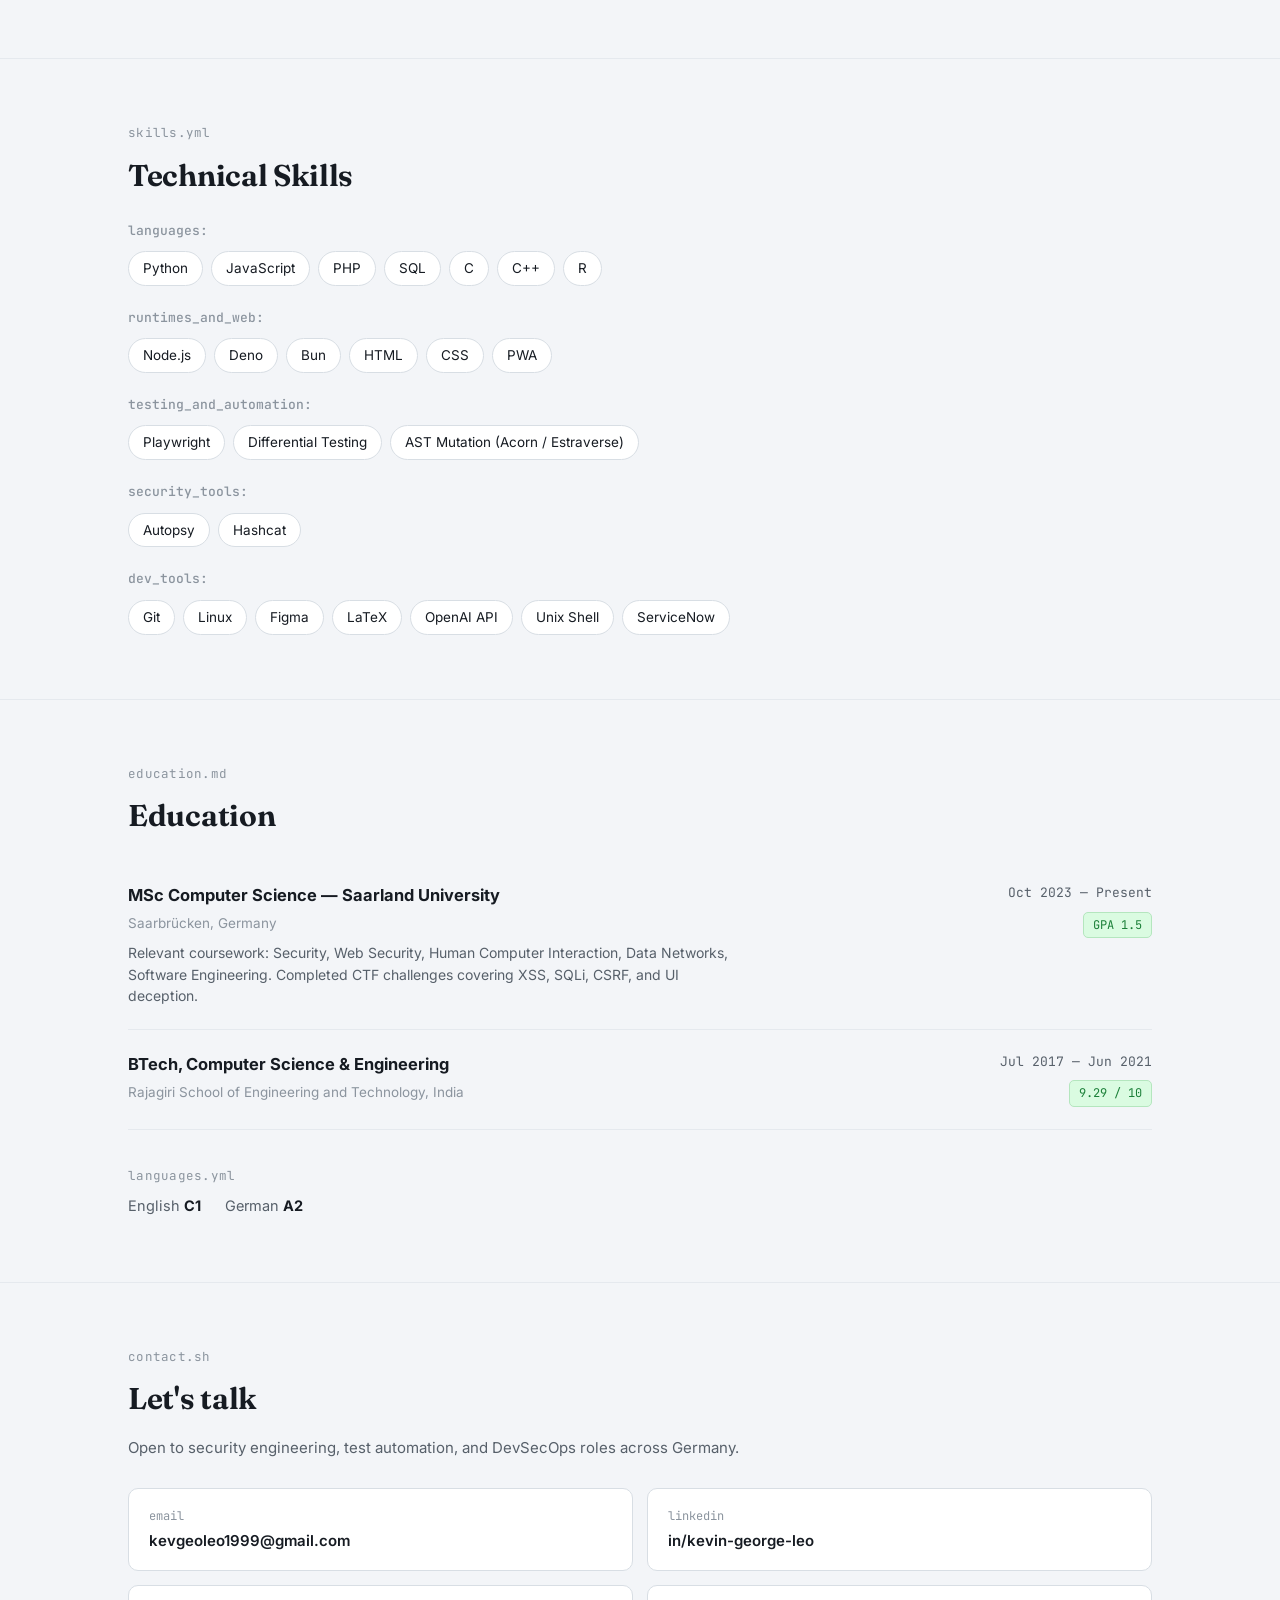
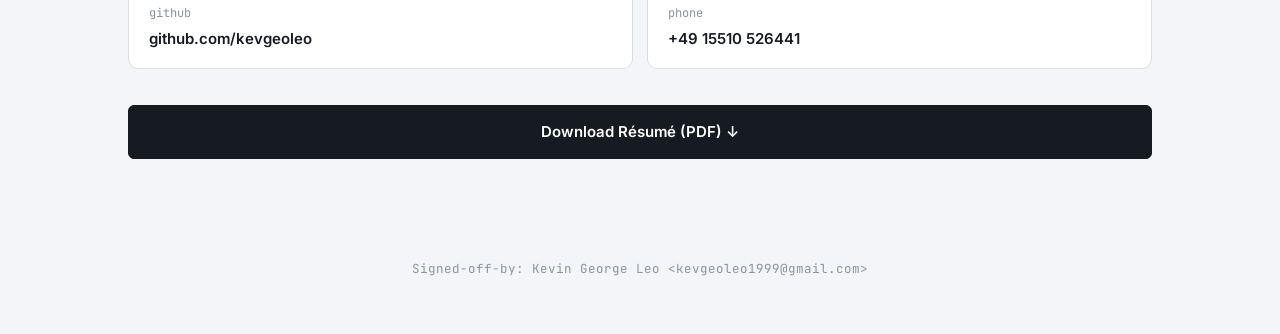
==== commit 68760642: "update skills" ====
--- a/index.html
+++ b/index.html
@@ -342,7 +342,7 @@
       <div class="skill-groups">
         <div class="skill-group">
           <h3>languages:</h3>
-          <div class="tags"><span class="tag">Python</span><span class="tag">JavaScript</span><span class="tag">PHP</span><span class="tag">SQL</span><span class="tag">C</span><span class="tag">C++</span><span class="tag">R</span><span class="tag">Unix Shell</span></div>
+          <div class="tags"><span class="tag">Python</span><span class="tag">JavaScript</span><span class="tag">PHP</span><span class="tag">SQL</span><span class="tag">C</span><span class="tag">C++</span><span class="tag">R</span></div>
         </div>
         <div class="skill-group">
           <h3>runtimes_and_web:</h3>
@@ -358,7 +358,7 @@
         </div>
         <div class="skill-group">
           <h3>dev_tools:</h3>
-          <div class="tags"><span class="tag">Git</span><span class="tag">Linux</span><span class="tag">Figma</span><span class="tag">LaTeX</span><span class="tag">OpenAI API</span><span class="tag">IBM DataStage</span><span class="tag">ServiceNow</span></div>
+          <div class="tags"><span class="tag">Git</span><span class="tag">Linux</span><span class="tag">Figma</span><span class="tag">LaTeX</span><span class="tag">OpenAI API</span><span class="tag">Unix Shell</span><span class="tag">ServiceNow</span></div>
         </div>
       </div>
     </div>
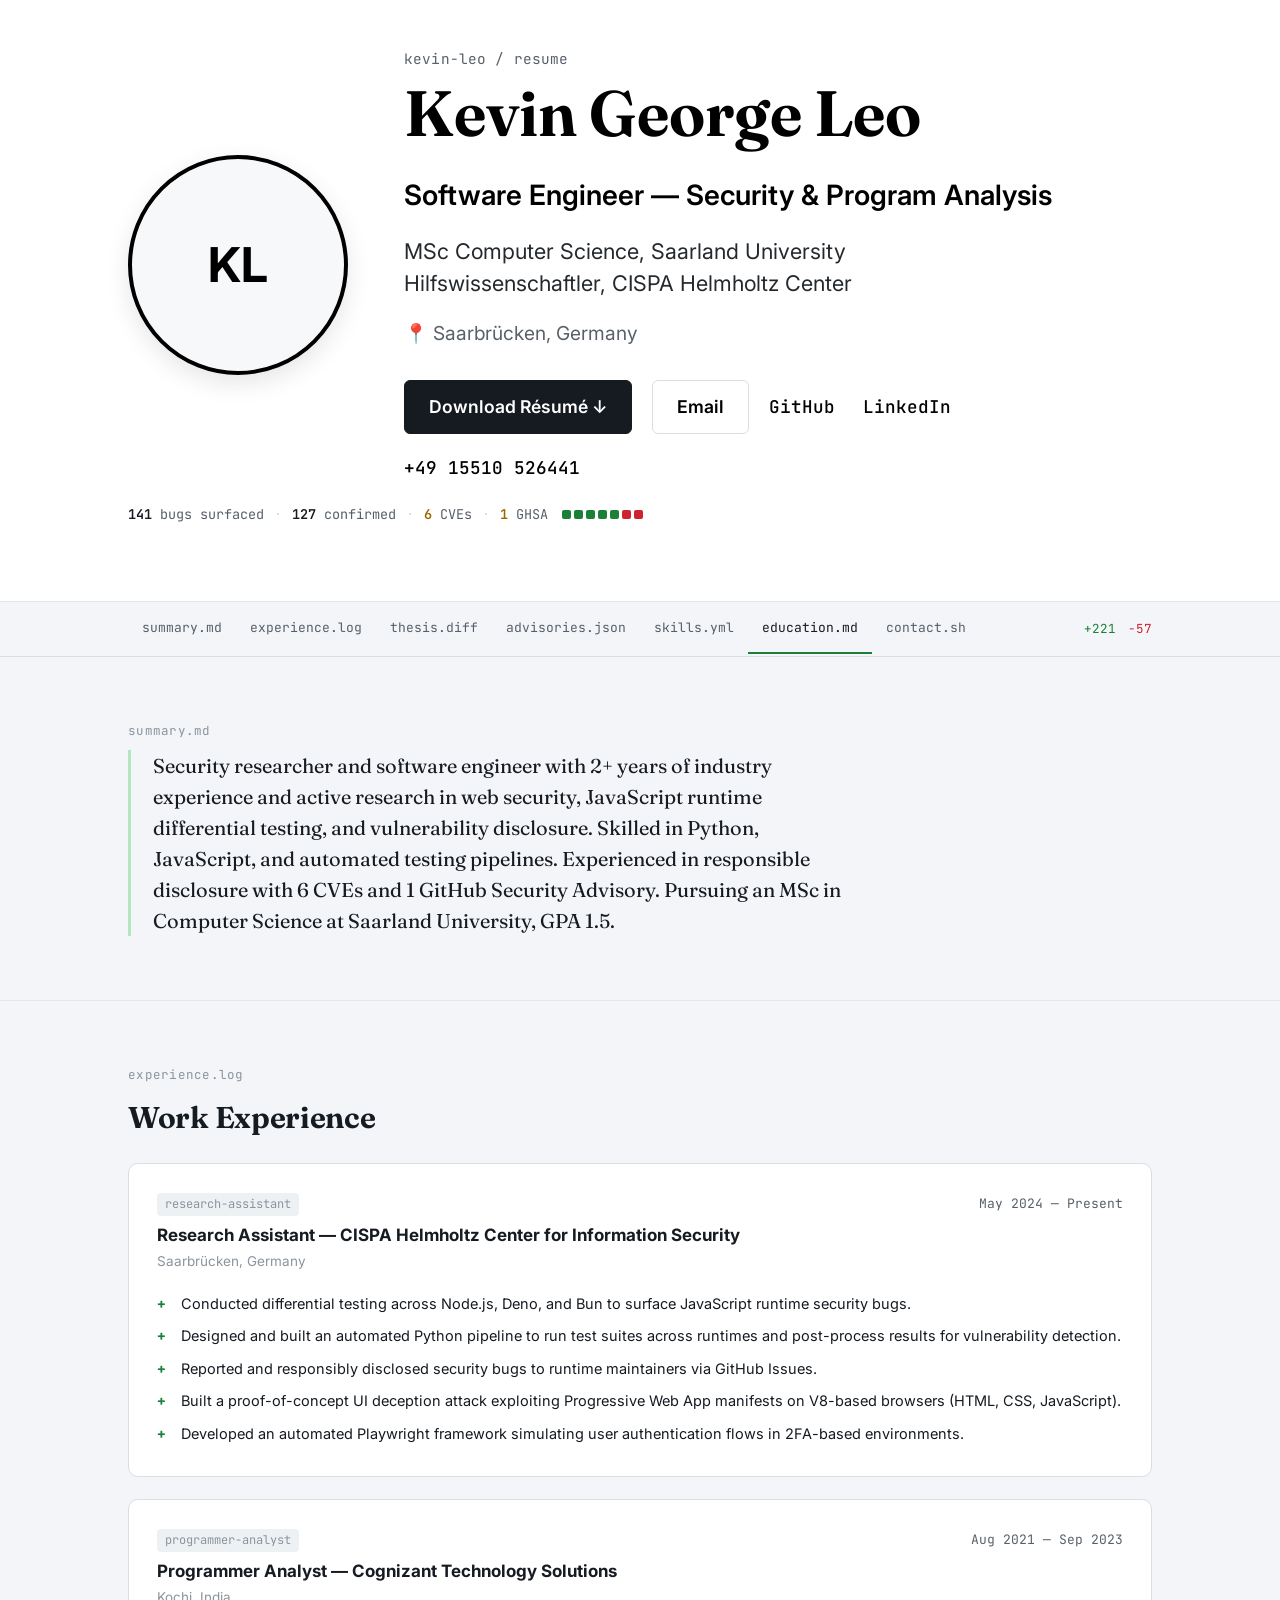
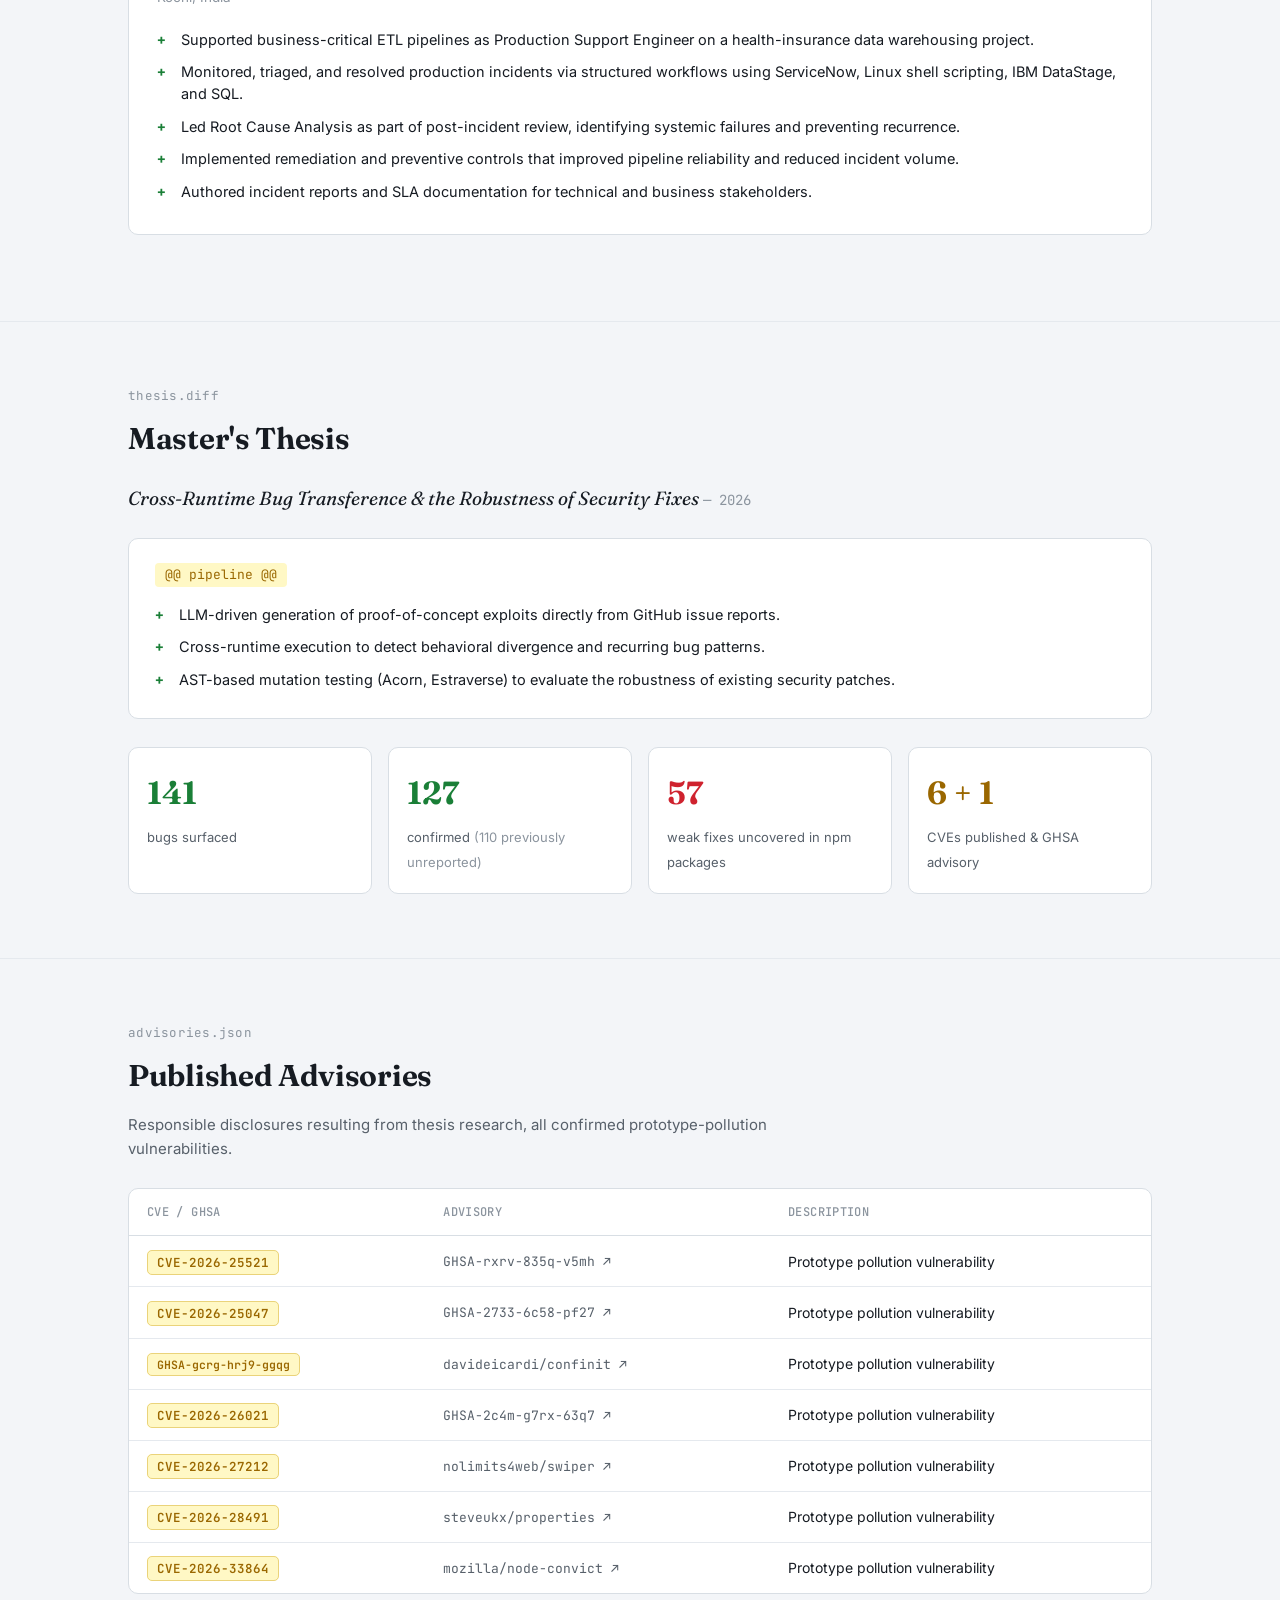
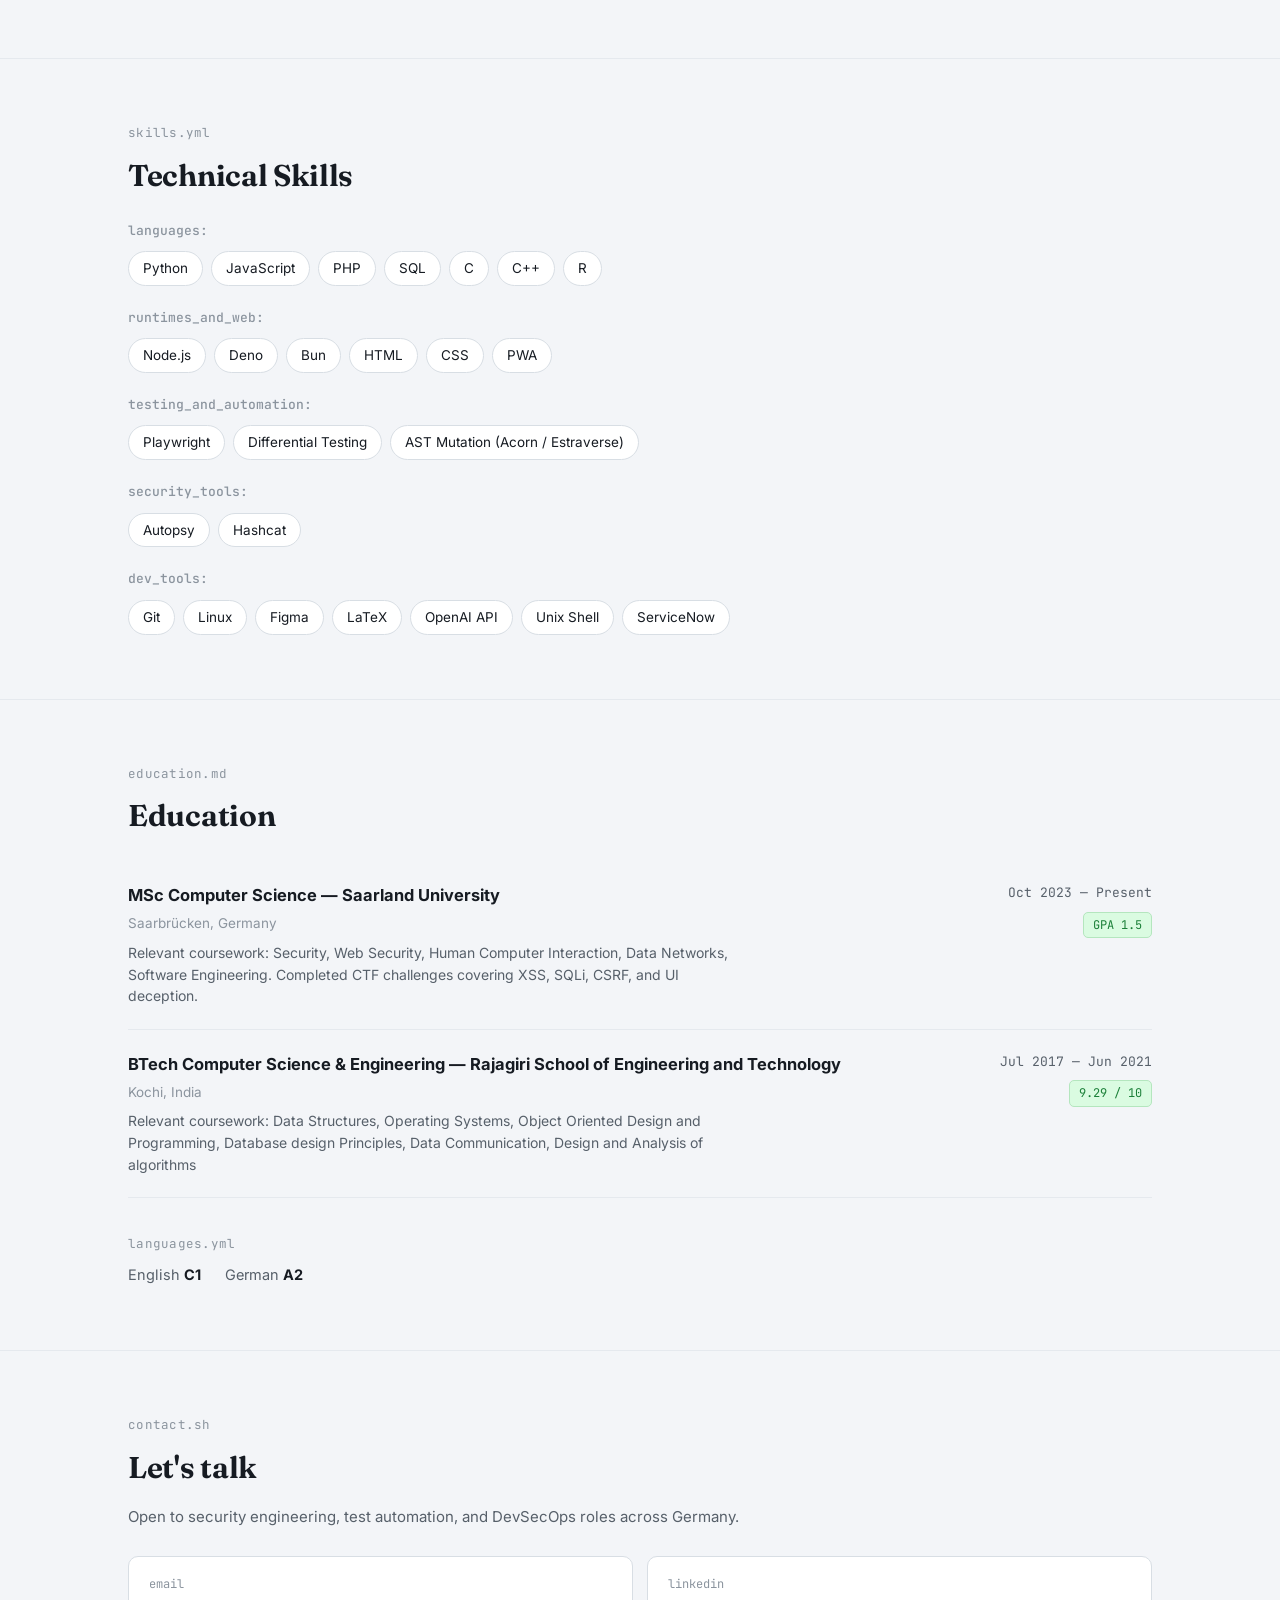
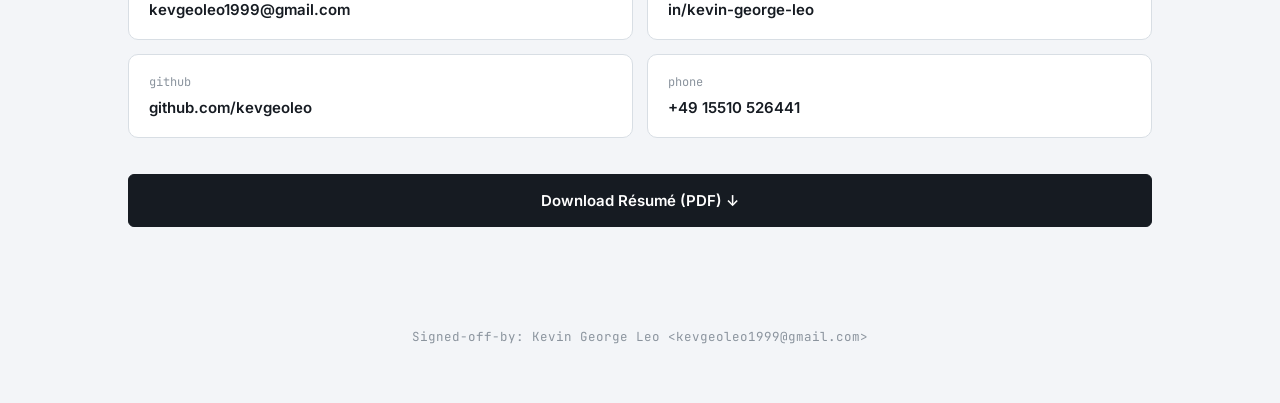
==== commit 135d551e: "update education" ====
--- a/index.html
+++ b/index.html
@@ -383,8 +383,9 @@
 
       <div class="edu-row">
         <div class="edu-main">
-          <h3>BTech, Computer Science &amp; Engineering</h3>
-          <p class="commit-meta">Rajagiri School of Engineering and Technology, India</p>
+          <h3>BTech Computer Science &amp; Engineering — Rajagiri School of Engineering and Technology</h3>
+          <p class="commit-meta">Kochi, India</p>
+          <p class="edu-detail">Relevant coursework: Data Structures, Operating Systems, Object Oriented Design and Programming, Database design Principles, Data Communication, Design and Analysis of algorithms</p>
         </div>
         <div class="edu-side">
           <time>Jul 2017 — Jun 2021</time>
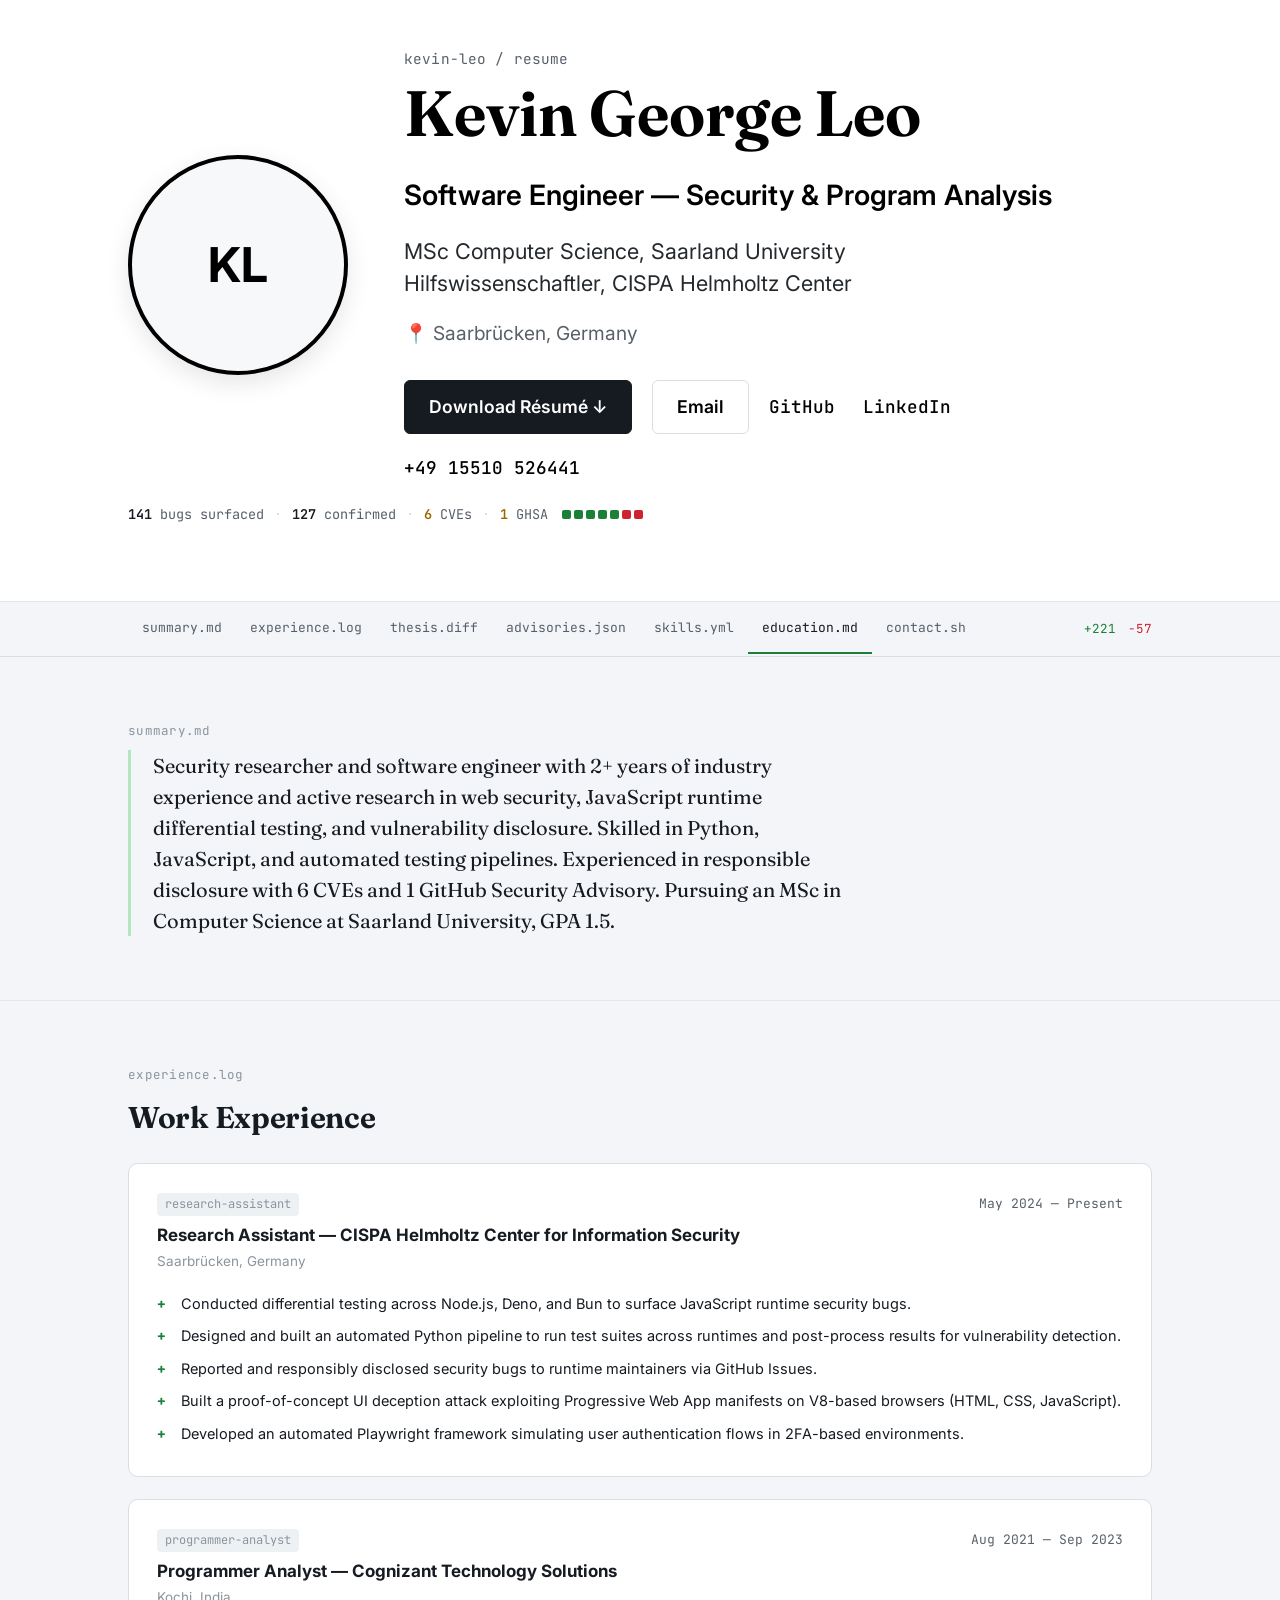
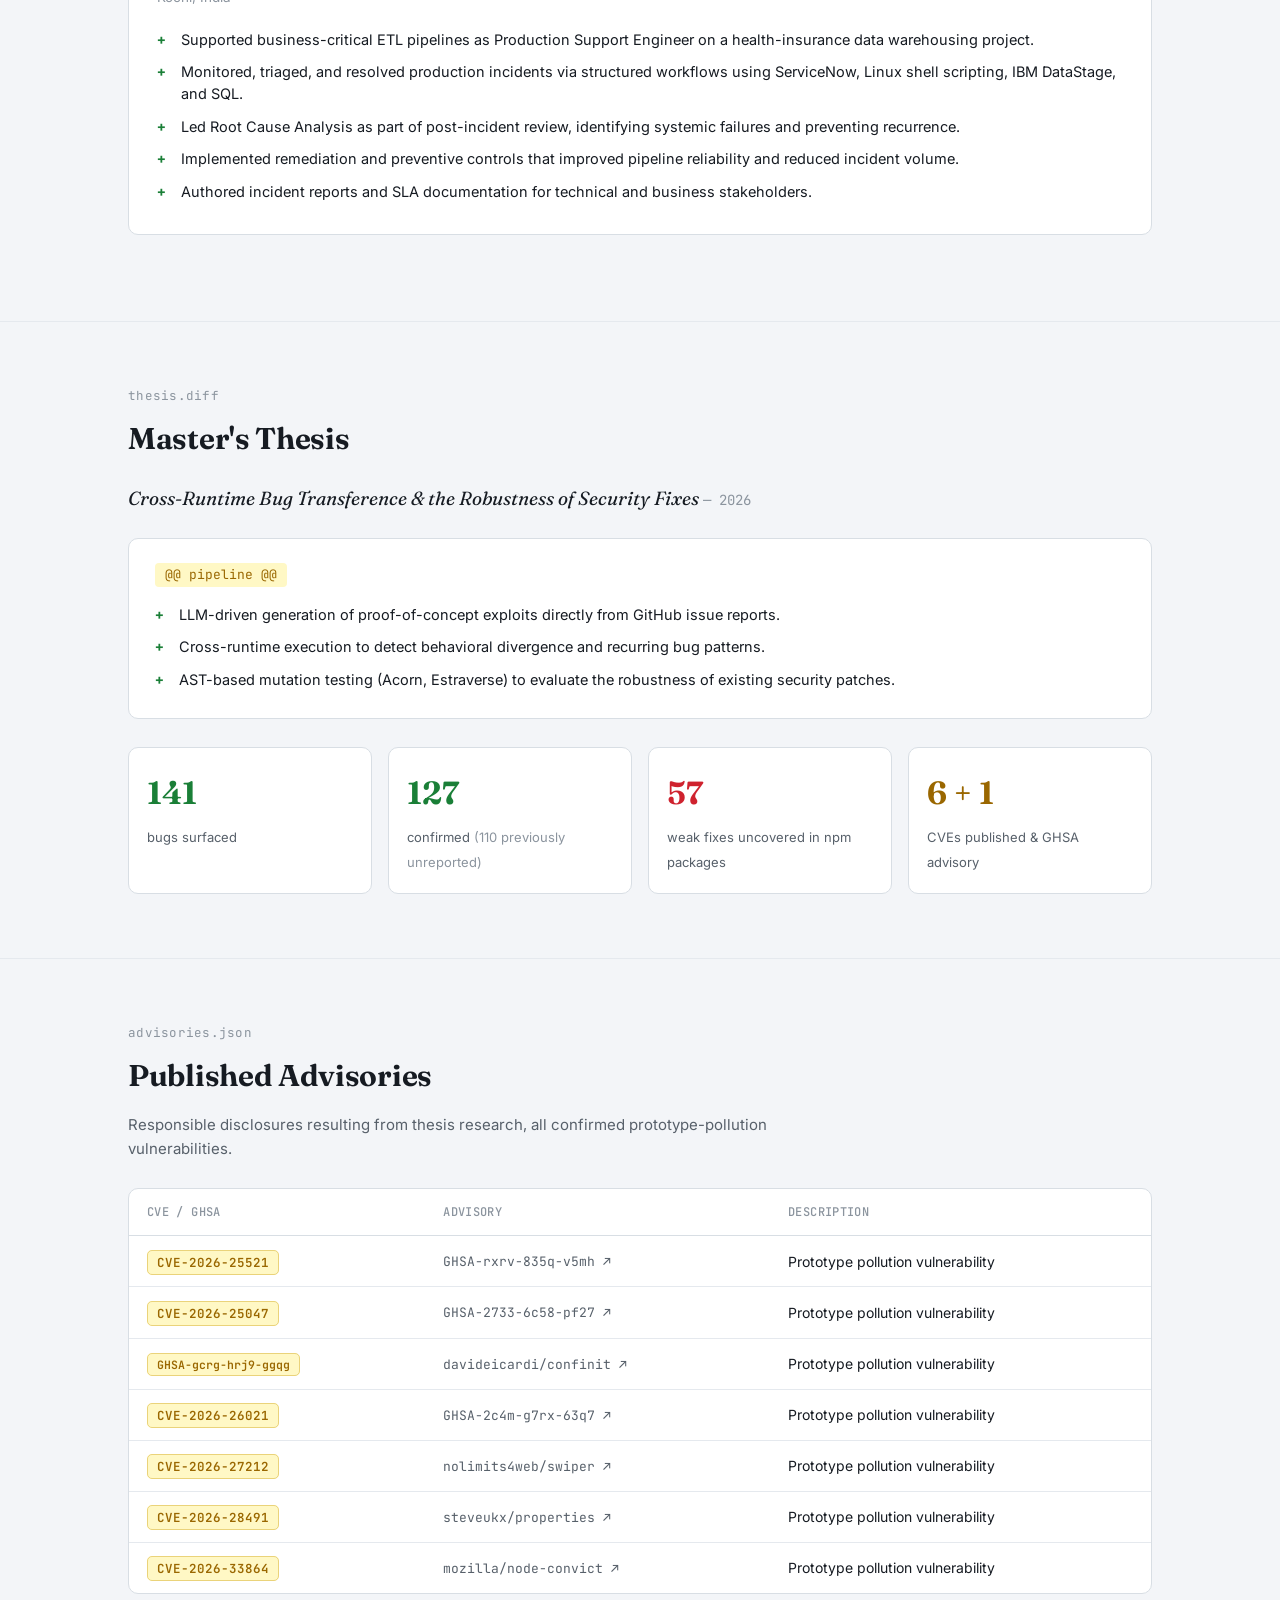
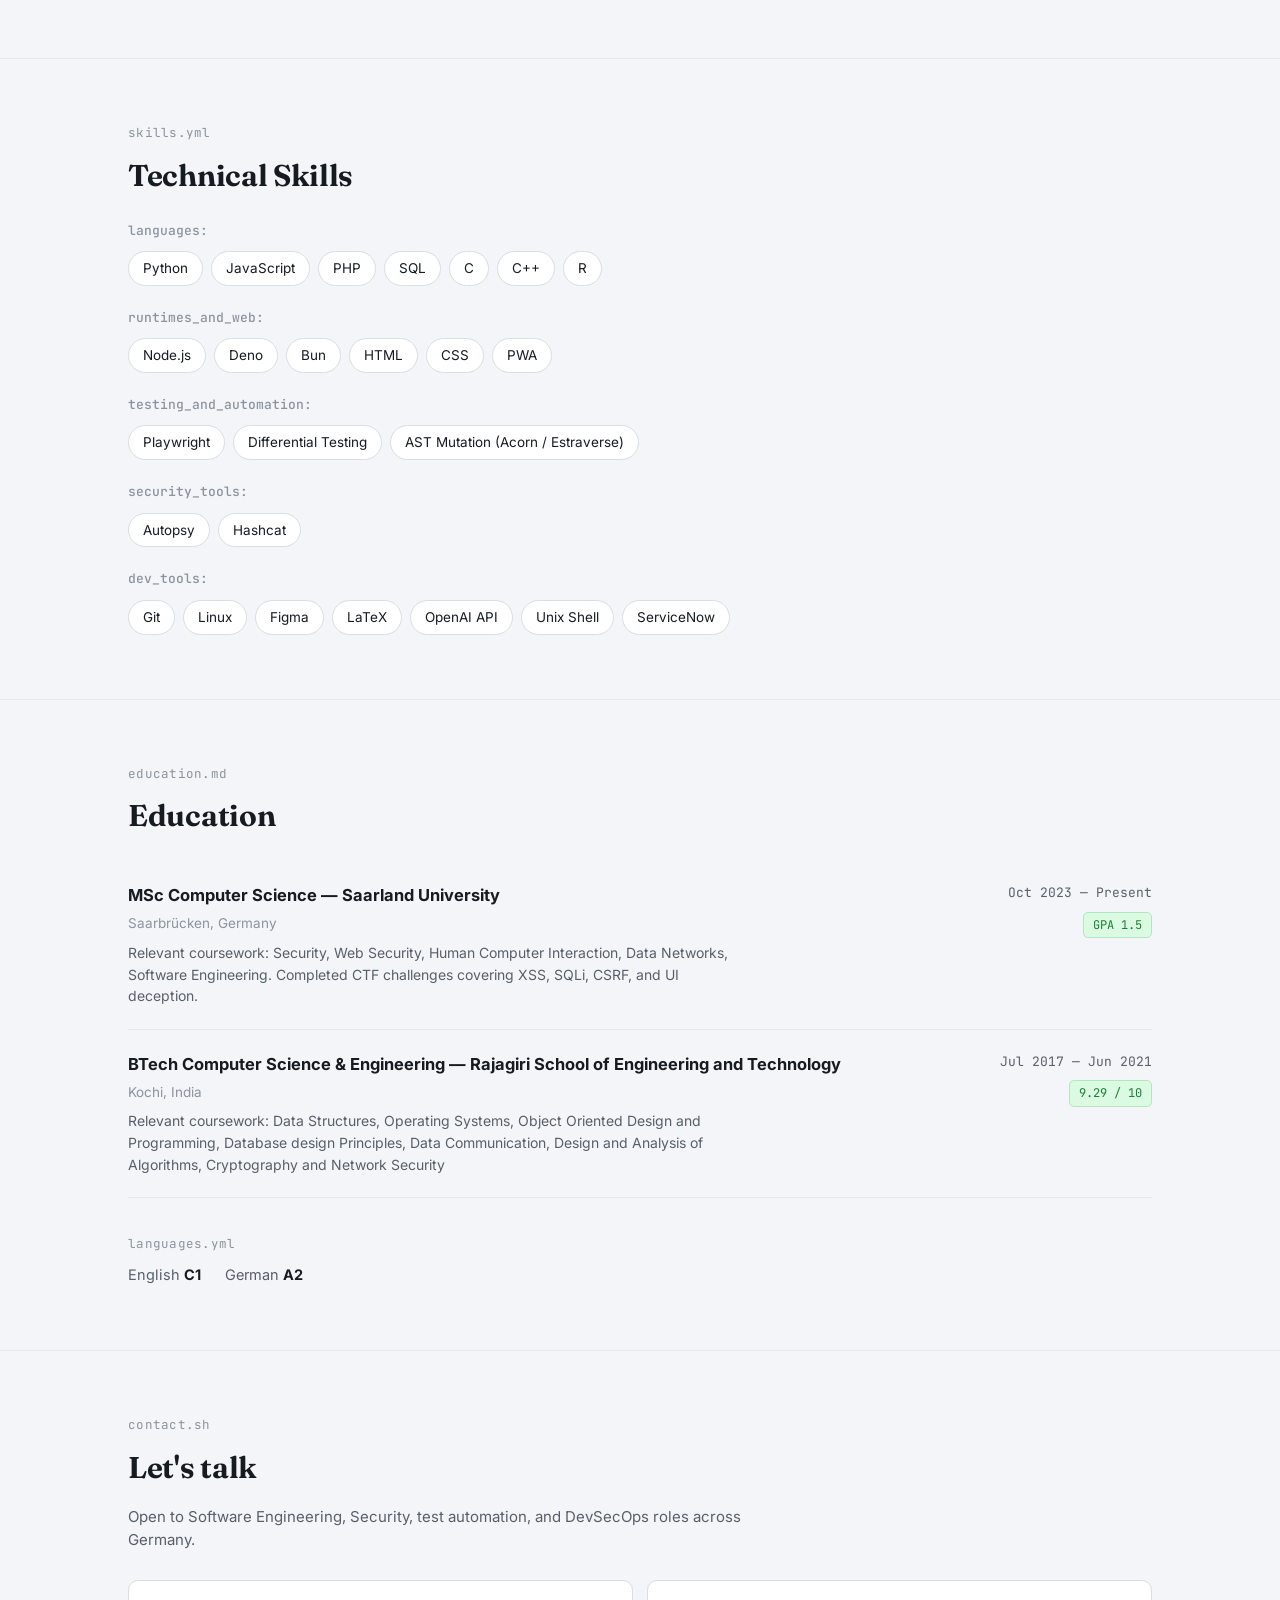
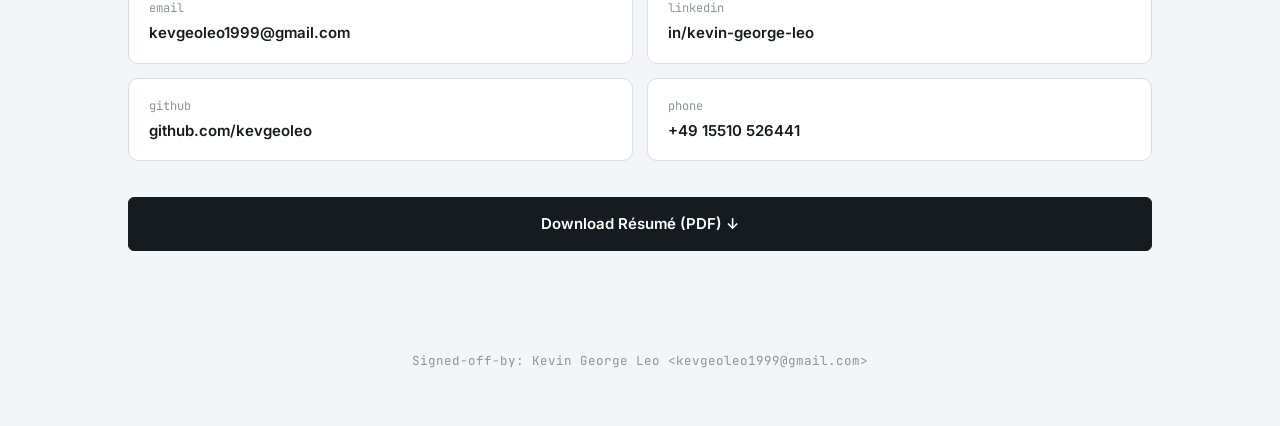
==== commit 023aacca: "update contact and education" ====
--- a/index.html
+++ b/index.html
@@ -385,7 +385,7 @@
         <div class="edu-main">
           <h3>BTech Computer Science &amp; Engineering — Rajagiri School of Engineering and Technology</h3>
           <p class="commit-meta">Kochi, India</p>
-          <p class="edu-detail">Relevant coursework: Data Structures, Operating Systems, Object Oriented Design and Programming, Database design Principles, Data Communication, Design and Analysis of algorithms</p>
+          <p class="edu-detail">Relevant coursework: Data Structures, Operating Systems, Object Oriented Design and Programming, Database design Principles, Data Communication, Design and Analysis of Algorithms, Cryptography and Network Security</p>
         </div>
         <div class="edu-side">
           <time>Jul 2017 — Jun 2021</time>
@@ -405,7 +405,7 @@
     <div class="wrap">
       <p class="eyebrow">contact.sh</p>
       <h2 class="section-title">Let's talk</h2>
-      <p class="section-sub">Open to security engineering, test automation, and DevSecOps roles across Germany.</p>
+      <p class="section-sub">Open to Software Engineering, Security, test automation, and DevSecOps roles across Germany.</p>
 
       <div class="contact-grid">
         <a class="contact-card" href="mailto:kevgeoleo1999@gmail.com">
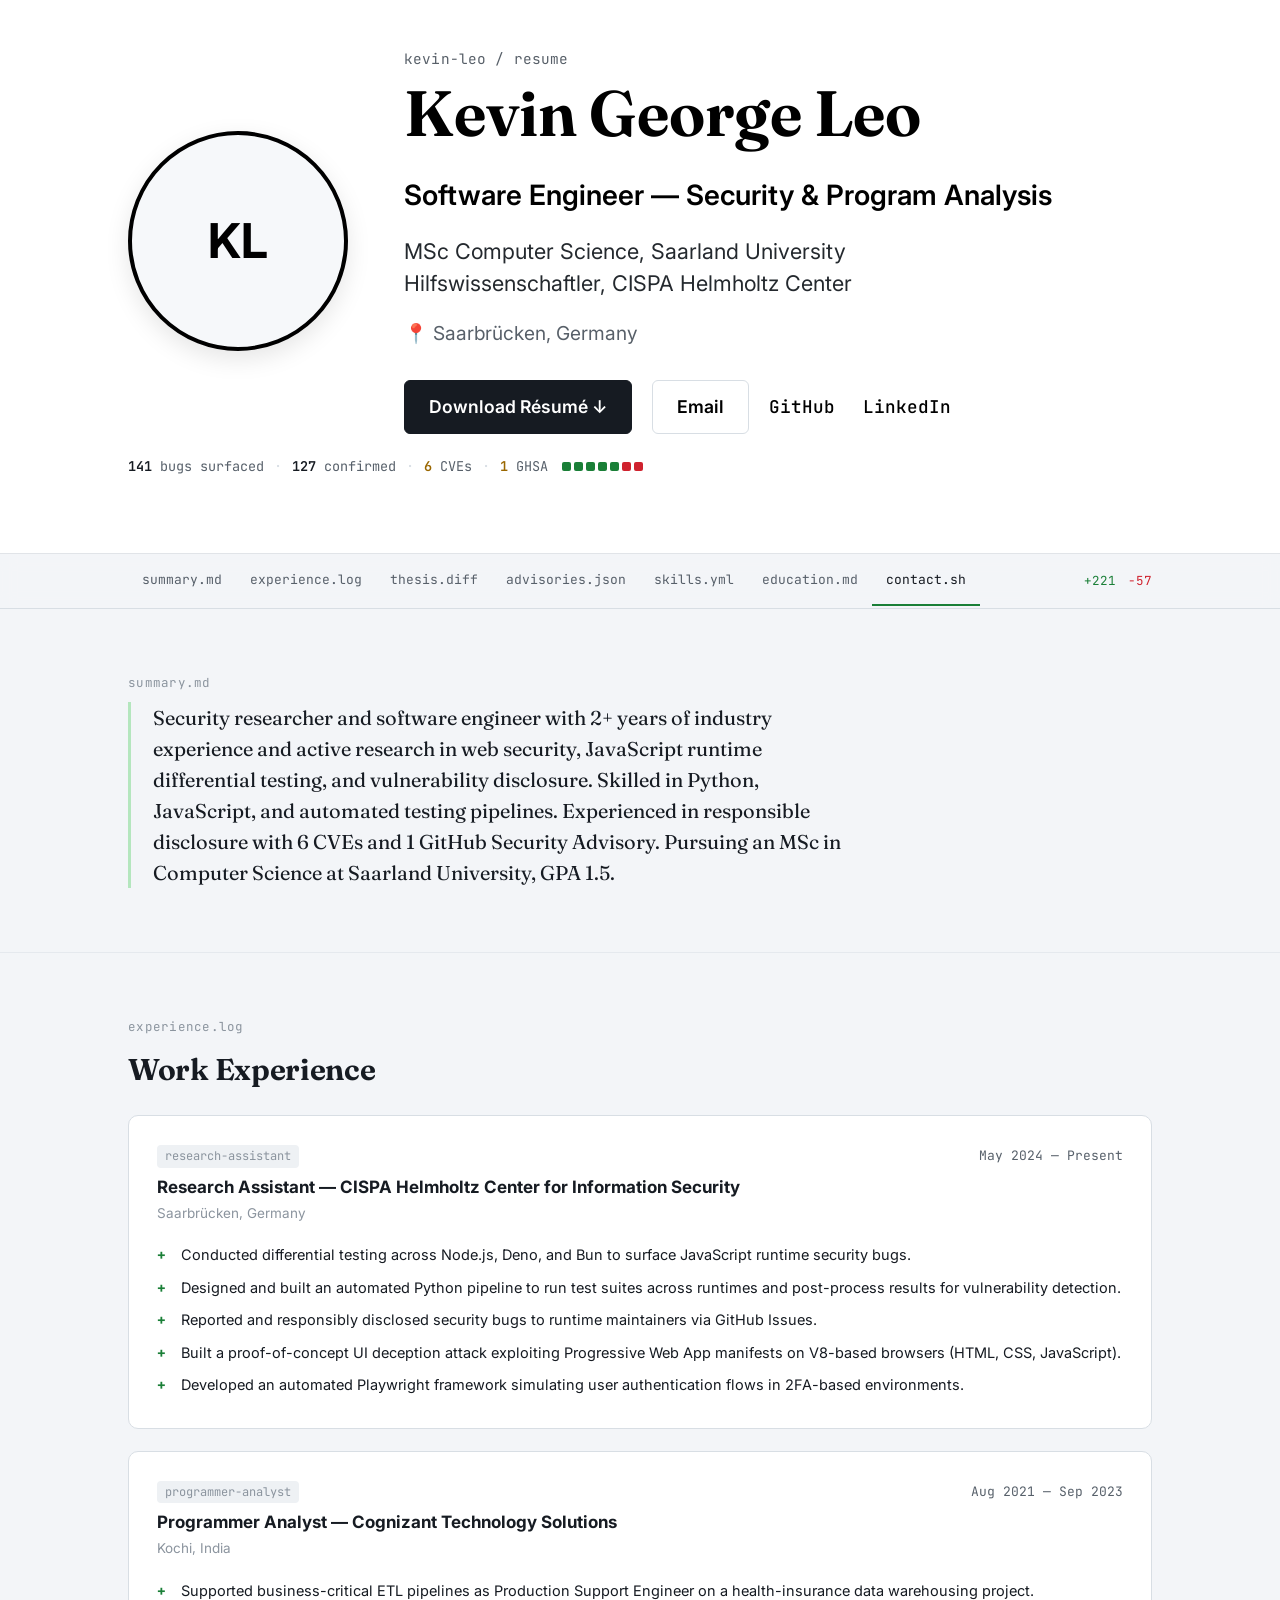
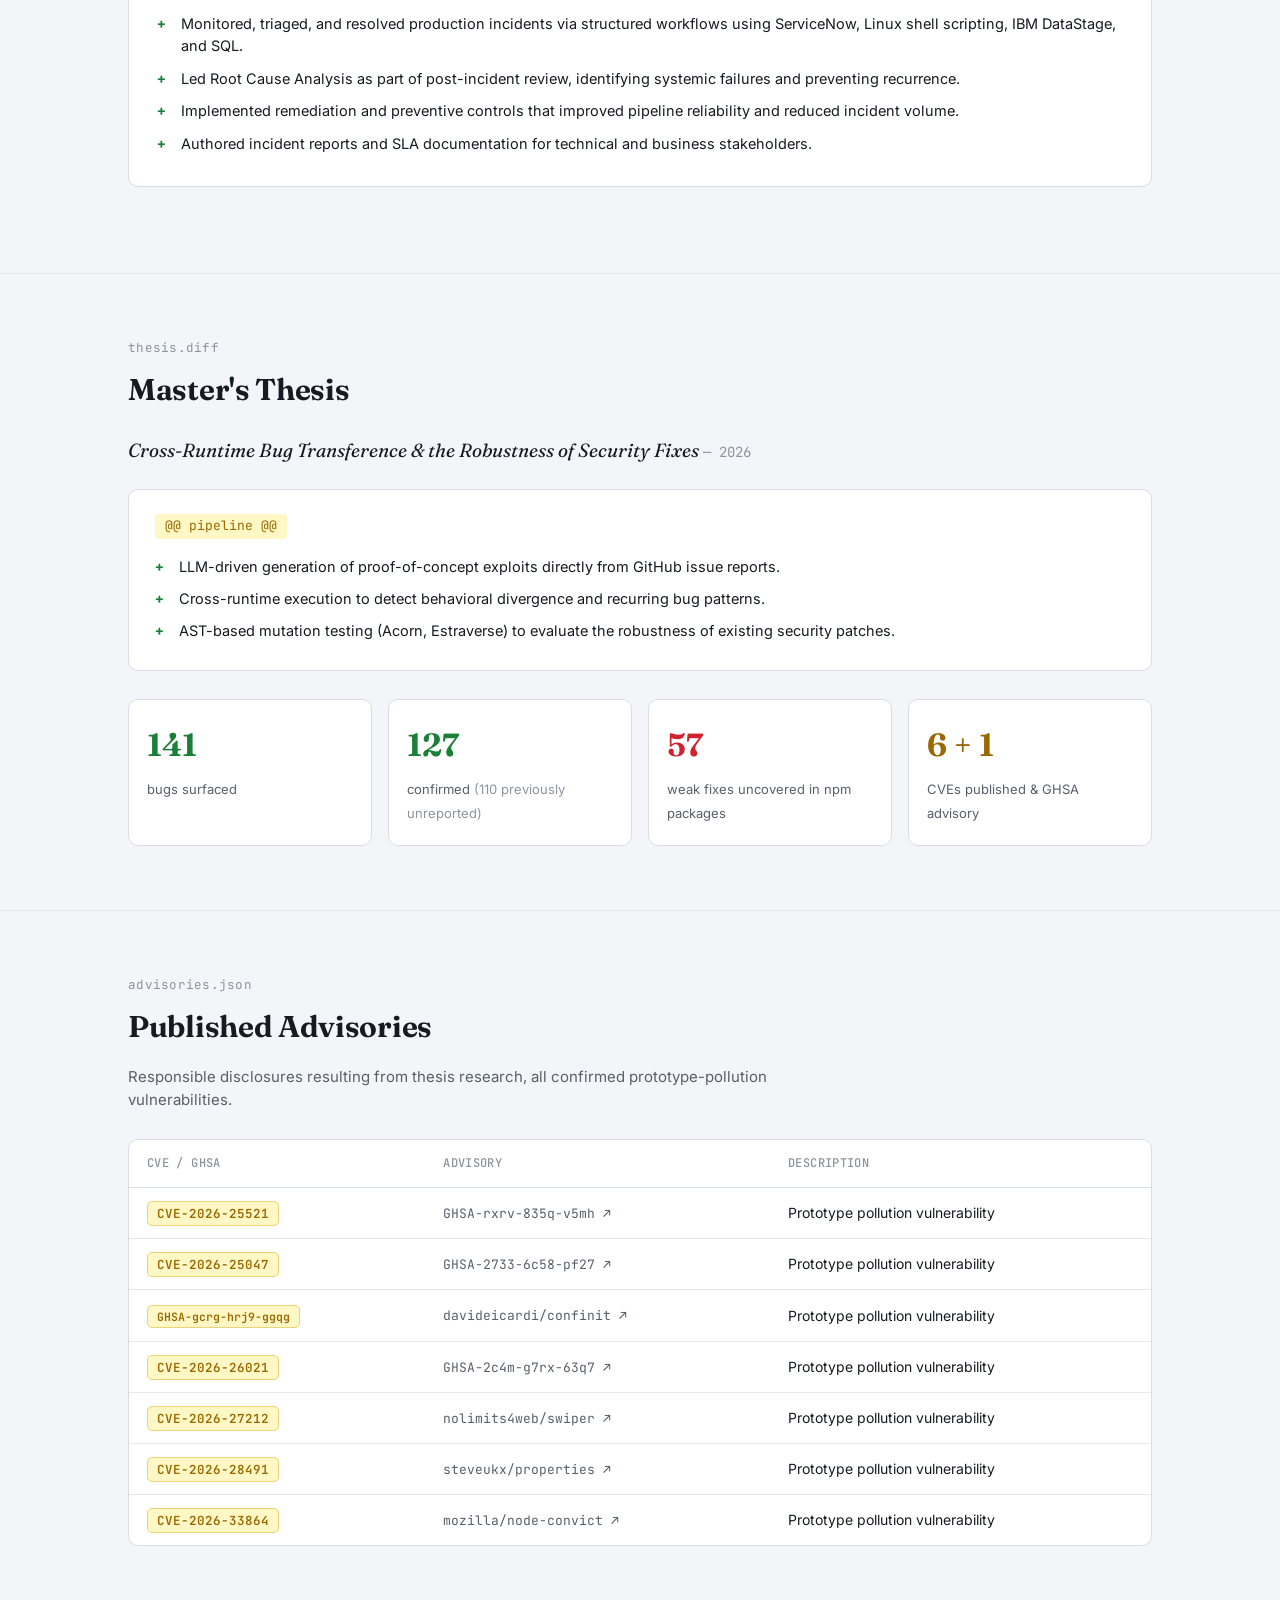
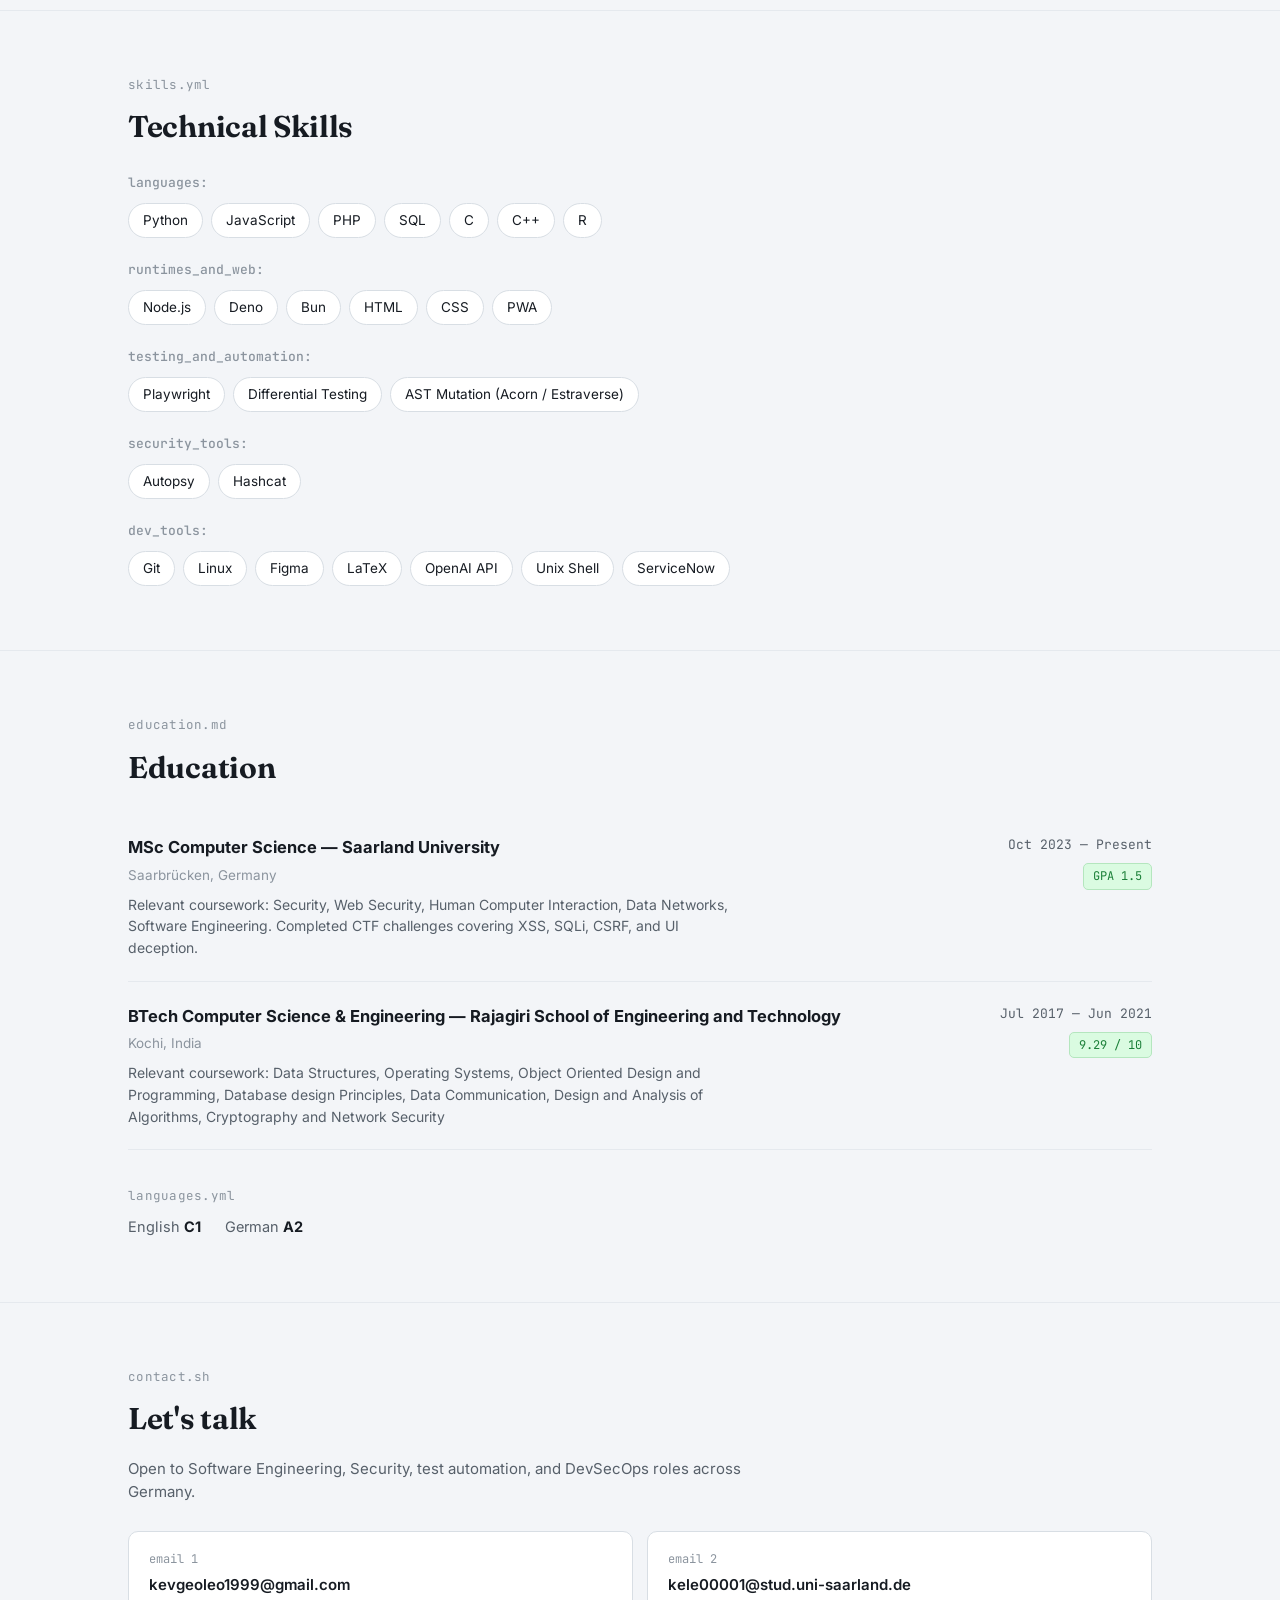
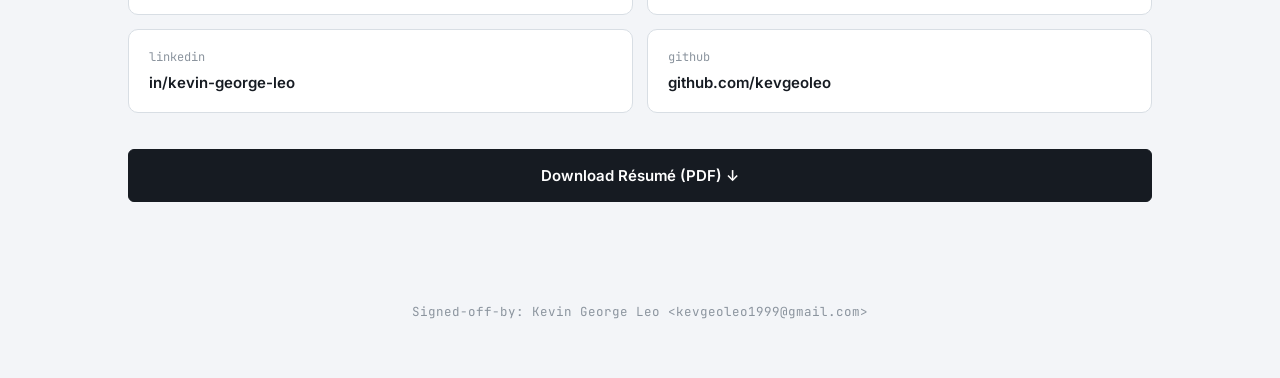
==== commit bbf4ae64: "update resume" ====
--- a/index.html
+++ b/index.html
@@ -151,7 +151,7 @@
         <a class="btn" href="mailto:kevgeoleo1999@gmail.com">Email</a>
         <a class="btn-text" href="https://github.com/kevgeoleo" target="_blank" rel="noopener">GitHub</a>
         <a class="btn-text" href="https://www.linkedin.com/in/kevin-george-leo-481b34249/" target="_blank" rel="noopener">LinkedIn</a>
-        <a class="btn-text" href="tel:+4915510526441">+49 15510 526441</a>
+        <!--<a class="btn-text" href="tel:+4915510526441">+49 15510 526441</a>-->
       </div>
     </div>
 
@@ -409,8 +409,12 @@
 
       <div class="contact-grid">
         <a class="contact-card" href="mailto:kevgeoleo1999@gmail.com">
-          <span class="contact-label">Email</span>
+          <span class="contact-label">Email 1</span>
           <span class="contact-value">kevgeoleo1999@gmail.com</span>
+        </a>
+        <a class="contact-card" href="mailto:kevgeoleo1999@gmail.com">
+          <span class="contact-label">Email 2</span>
+          <span class="contact-value">kele00001@stud.uni-saarland.de</span>
         </a>
         <a class="contact-card" href="https://www.linkedin.com/in/kevin-george-leo-481b34249/" target="_blank" rel="noopener">
           <span class="contact-label">LinkedIn</span>
@@ -420,9 +424,9 @@
           <span class="contact-label">GitHub</span>
           <span class="contact-value">github.com/kevgeoleo</span>
         </a>
-        <a class="contact-card" href="tel:+4915510526441">
+        <!--<a class="contact-card" href="tel:+4915510526441">
           <span class="contact-label">Phone</span>
-          <span class="contact-value">+49 15510 526441</span>
+          <span class="contact-value">+49 15510 526441</span>-->
         </a>
       </div>
 
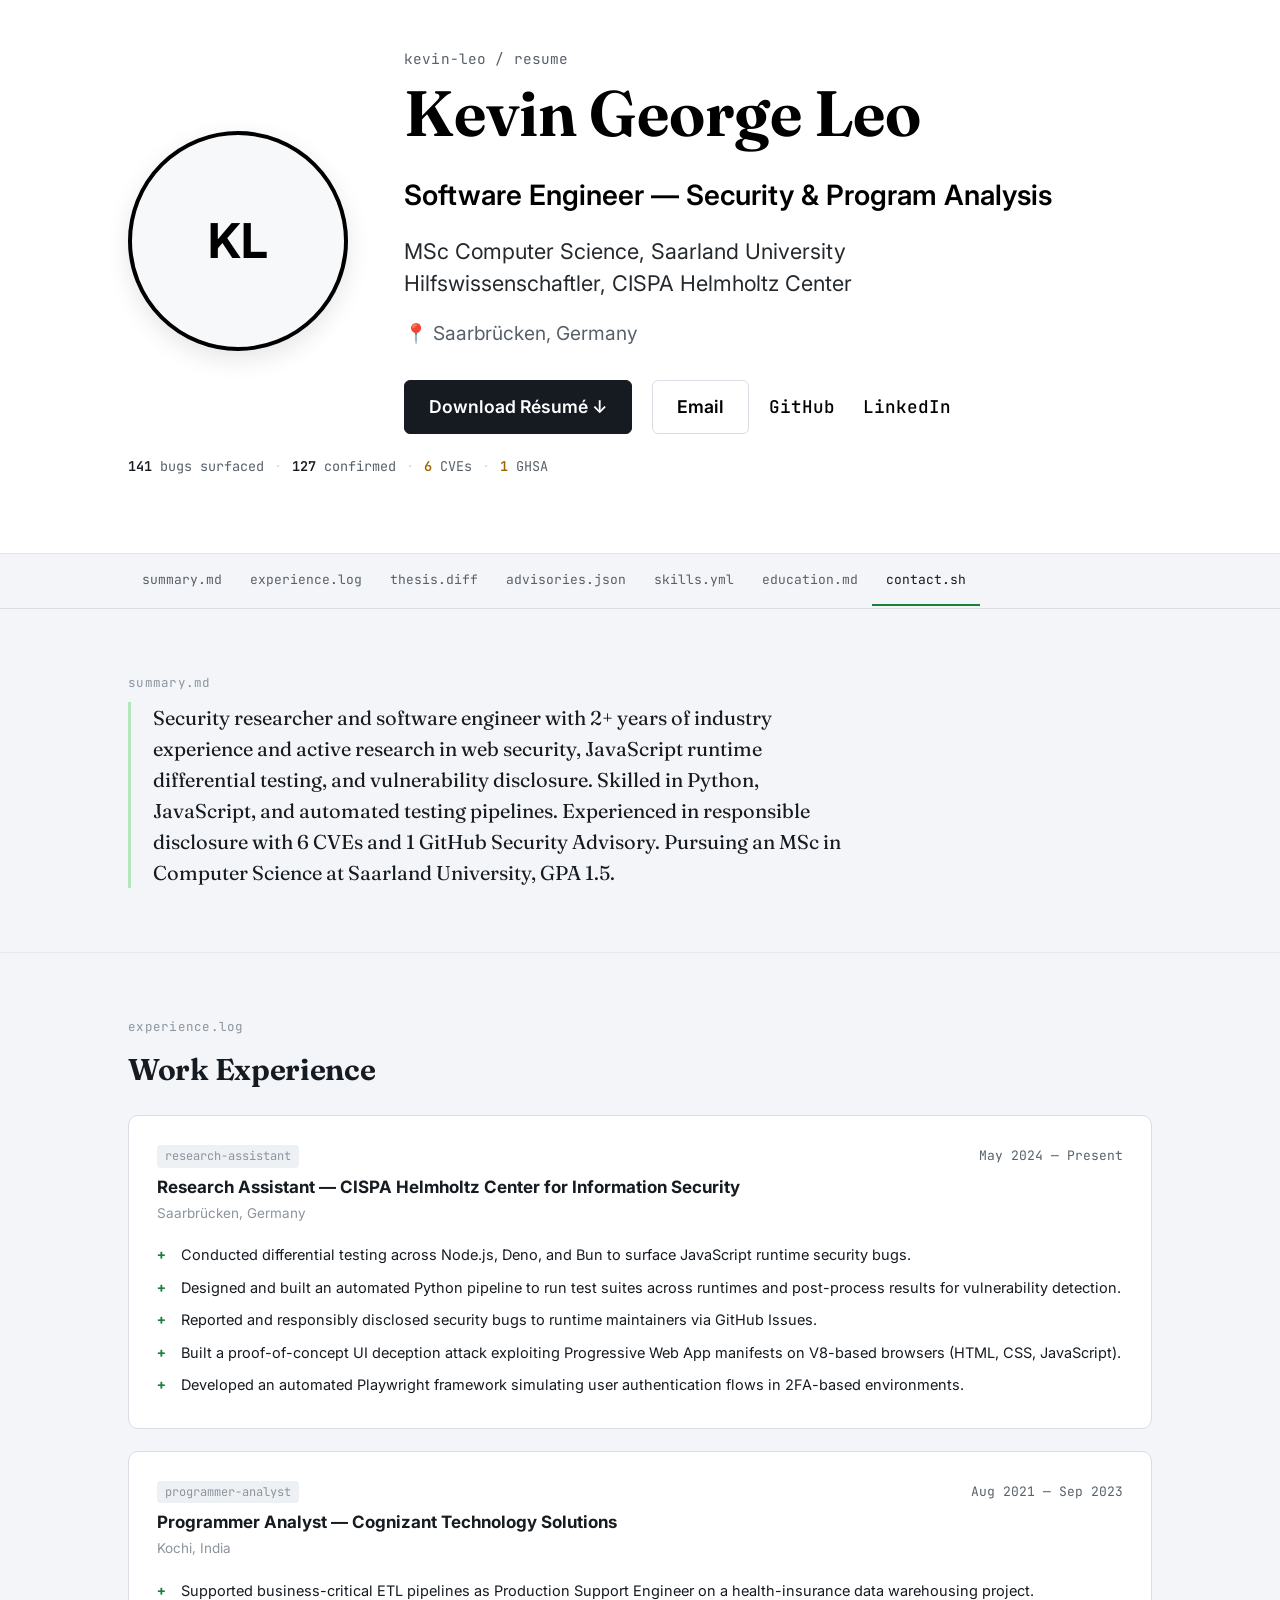
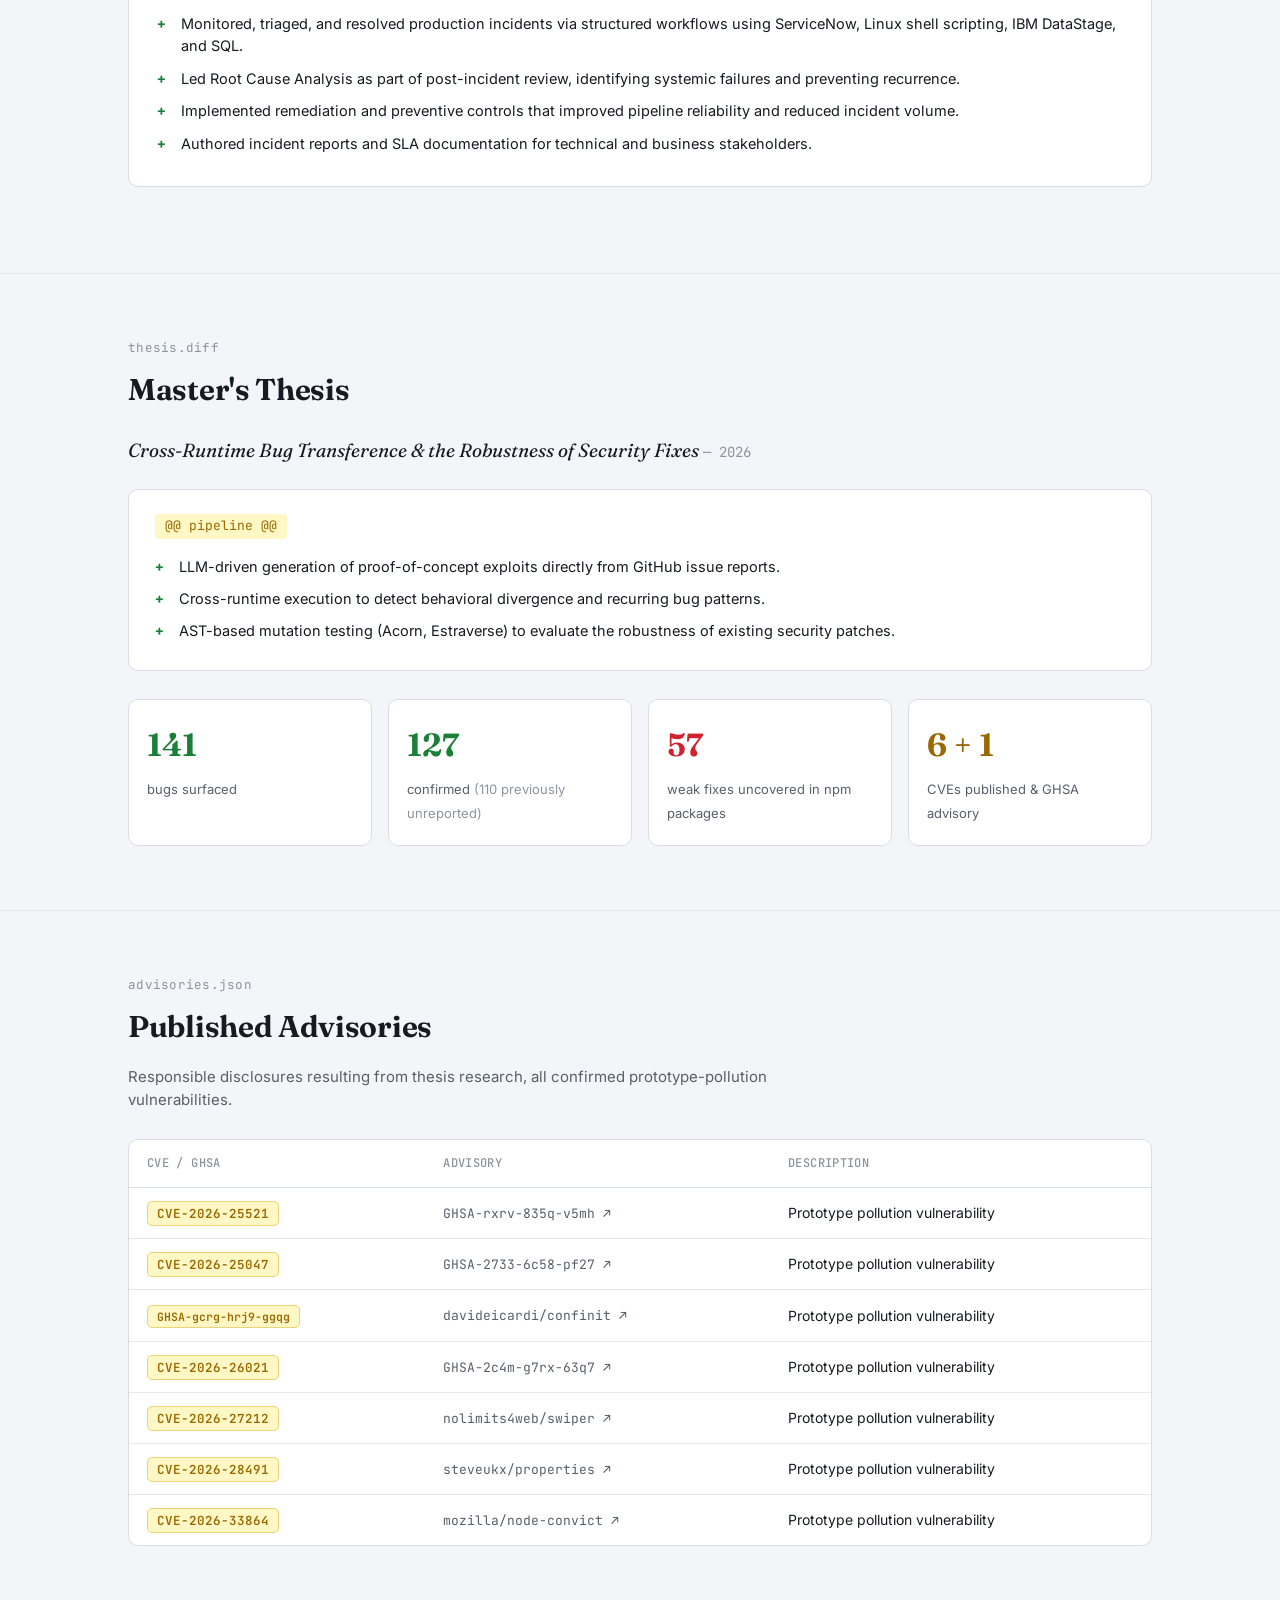
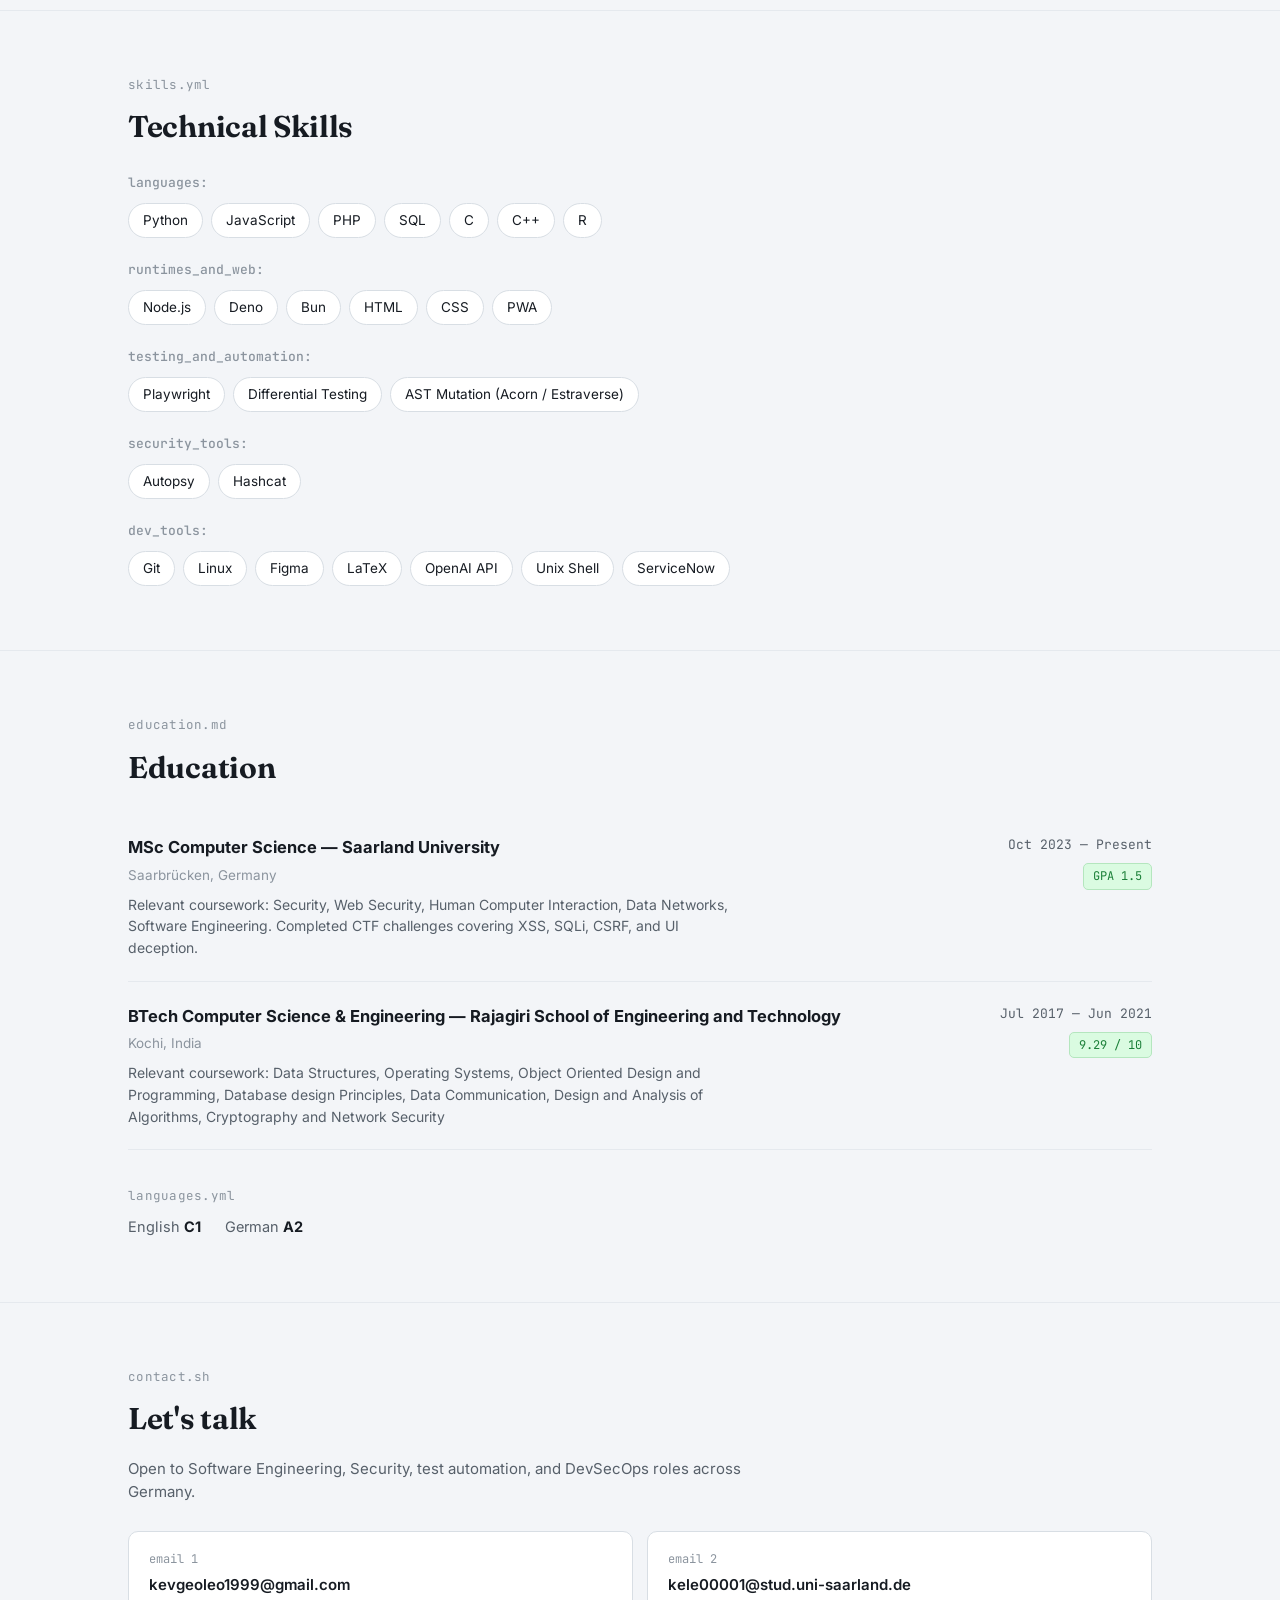
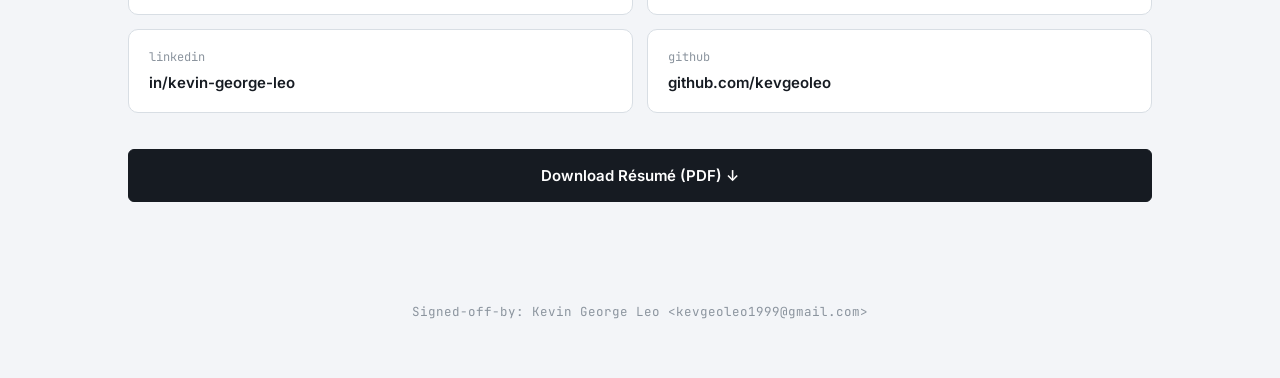
==== commit bb5e7d36: "comment - colored boxes and numbers" ====
--- a/index.html
+++ b/index.html
@@ -165,10 +165,10 @@
     <span class="diffstat-item signal"><strong>6</strong> CVEs</span>
     <span class="diffstat-divider">·</span>
     <span class="diffstat-item signal"><strong>1</strong> GHSA</span>
-    <span class="diffstat-bar" aria-hidden="true">
+    <!--<span class="diffstat-bar" aria-hidden="true">
       <span class="sq add"></span><span class="sq add"></span><span class="sq add"></span><span class="sq add"></span><span class="sq add"></span>
       <span class="sq del"></span><span class="sq del"></span>
-    </span>
+    </span>-->
   </div>
 </header>
 
@@ -183,7 +183,7 @@
       <a href="#education" class="filetab" data-section="education">education.md</a>
       <a href="#contact" class="filetab" data-section="contact">contact.sh</a>
     </div>
-    <span class="filenav-diffstat"><span class="add">+221</span> <span class="del">−57</span></span>
+    <!--<span class="filenav-diffstat"><span class="add">+221</span> <span class="del">−57</span></span>-->
   </div>
 </nav>
 
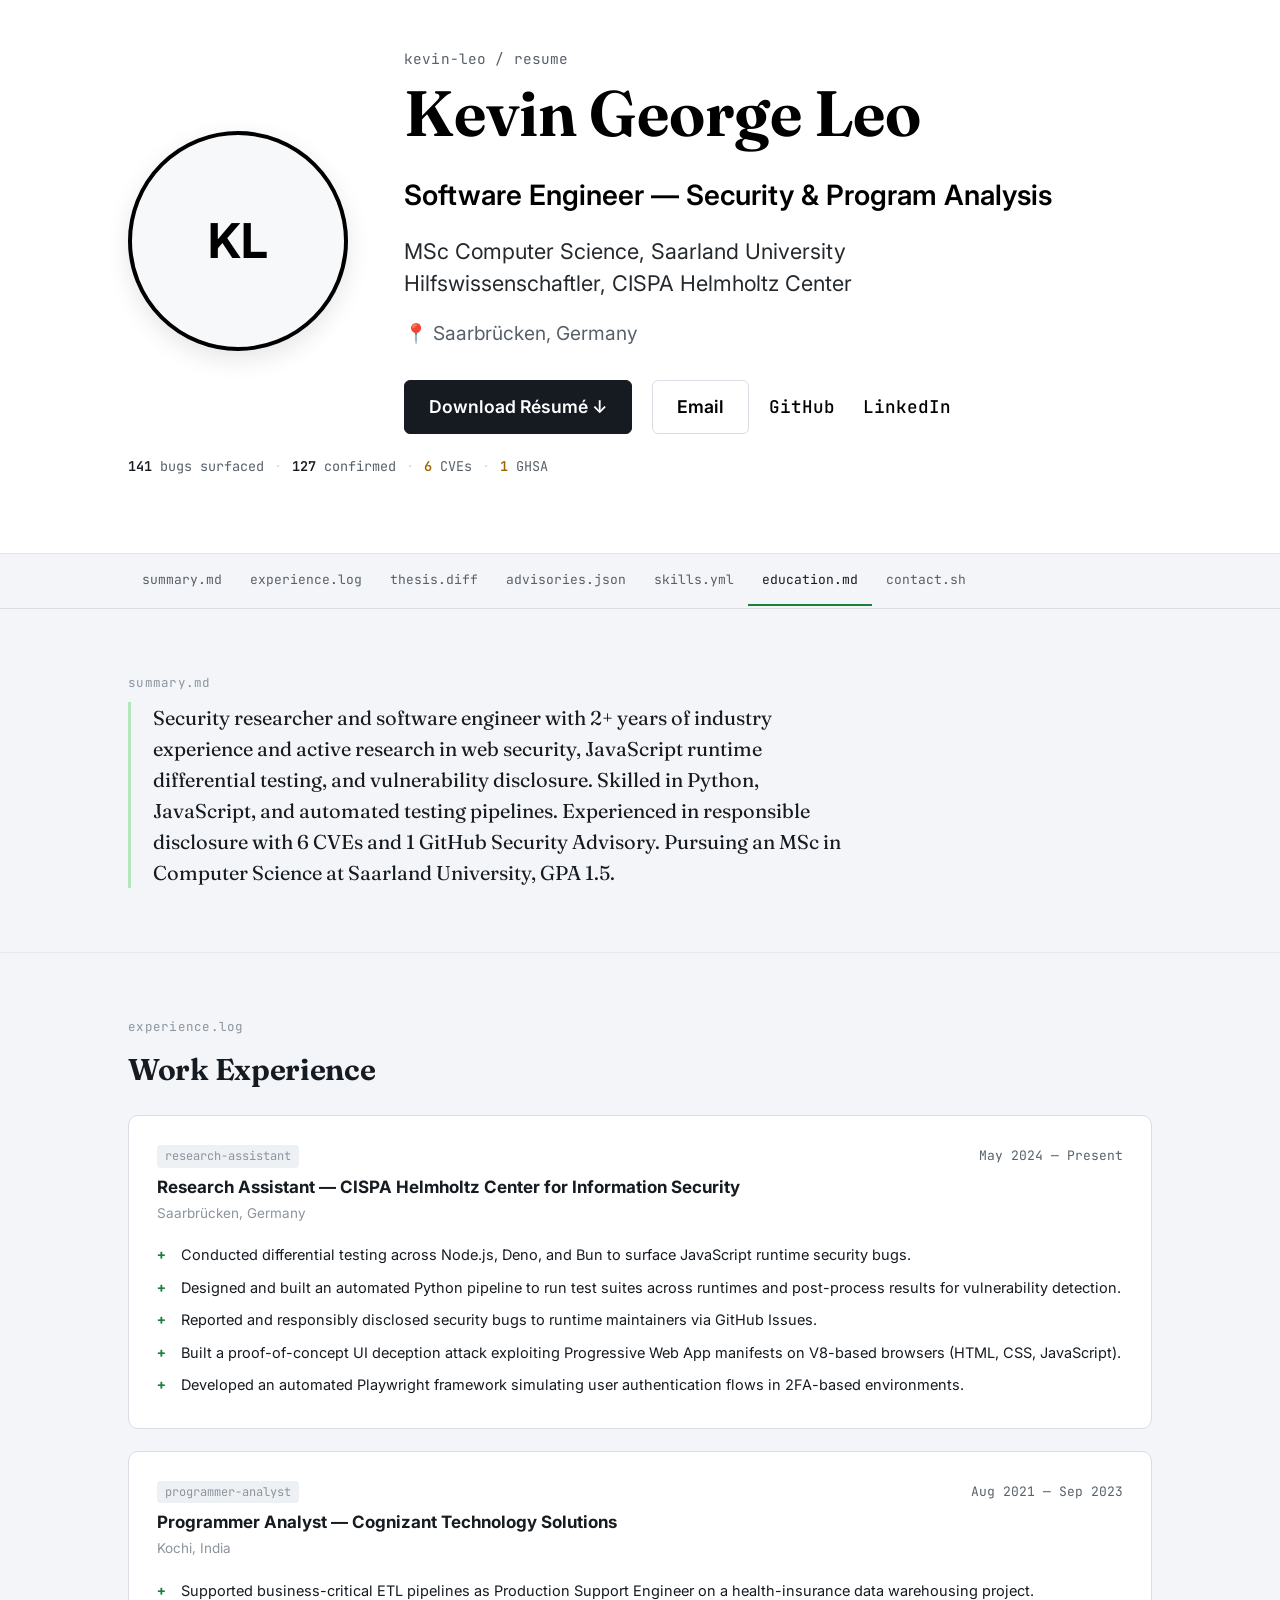
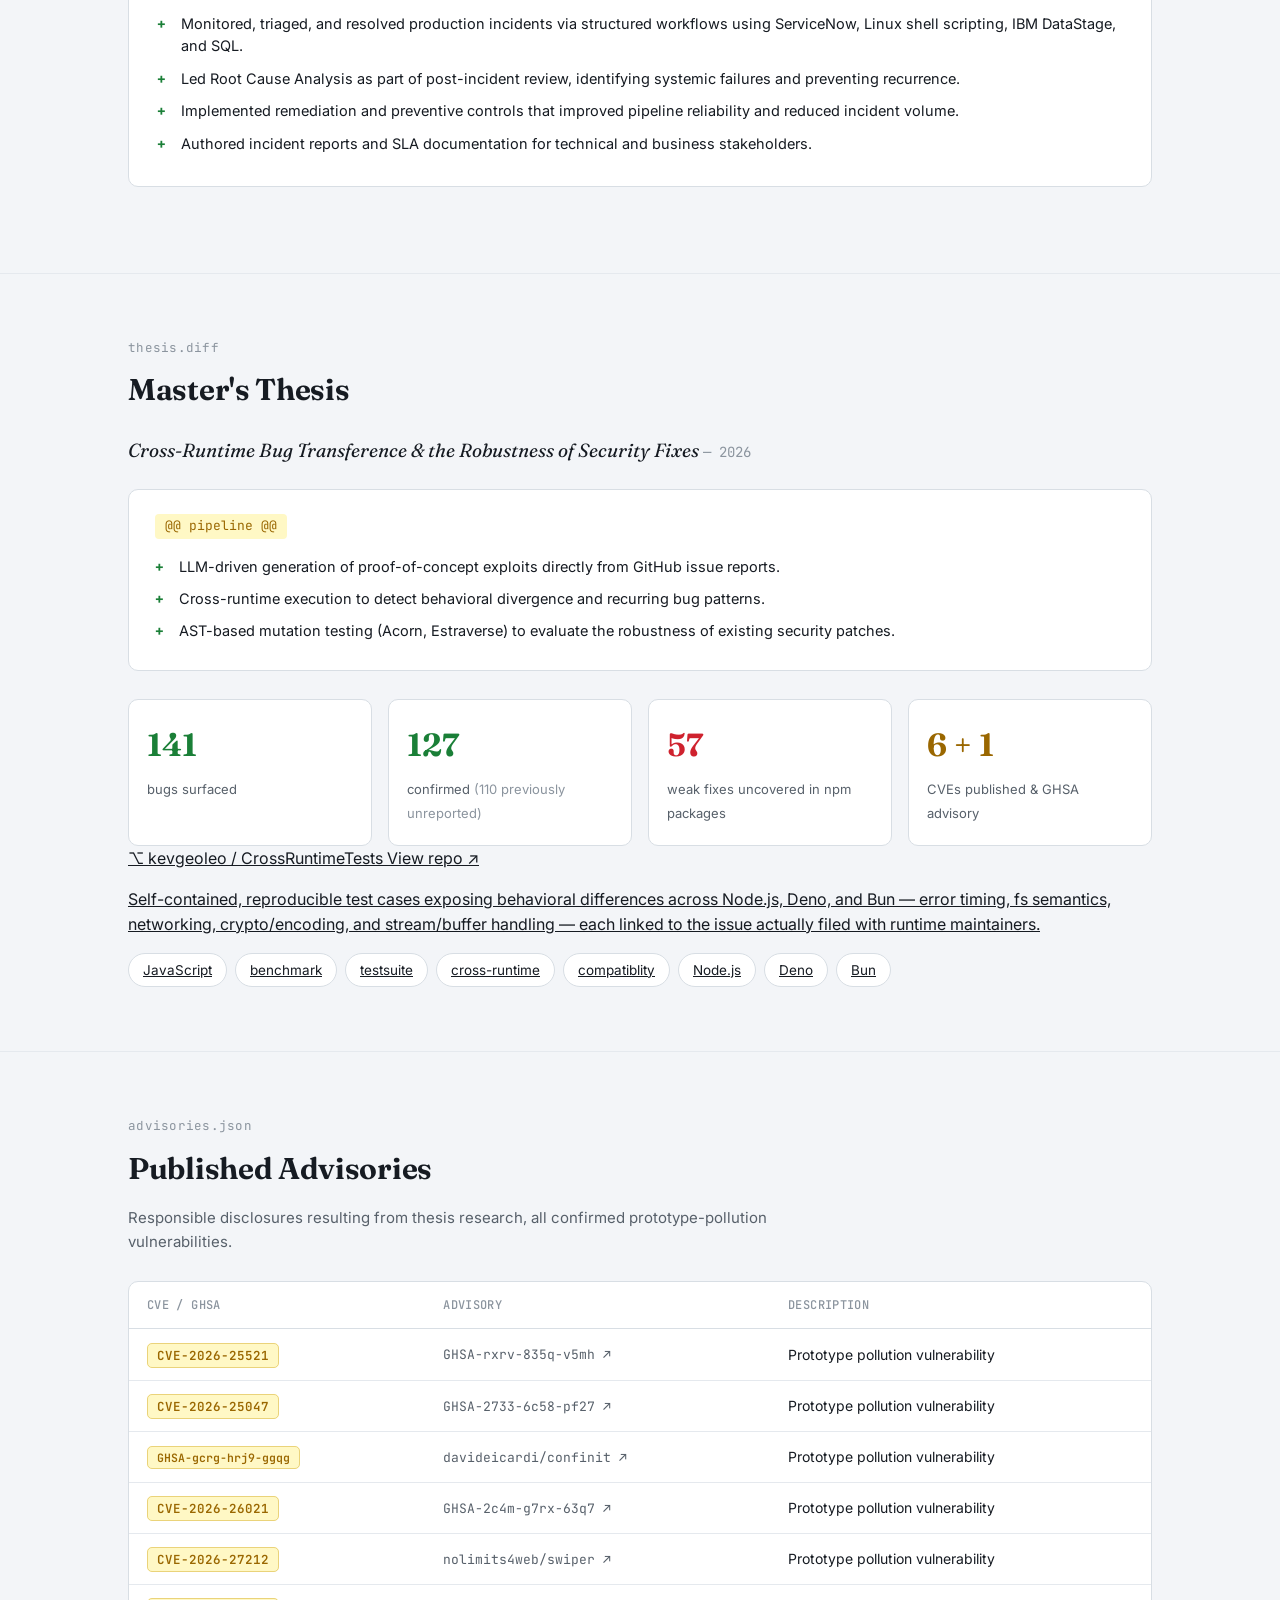
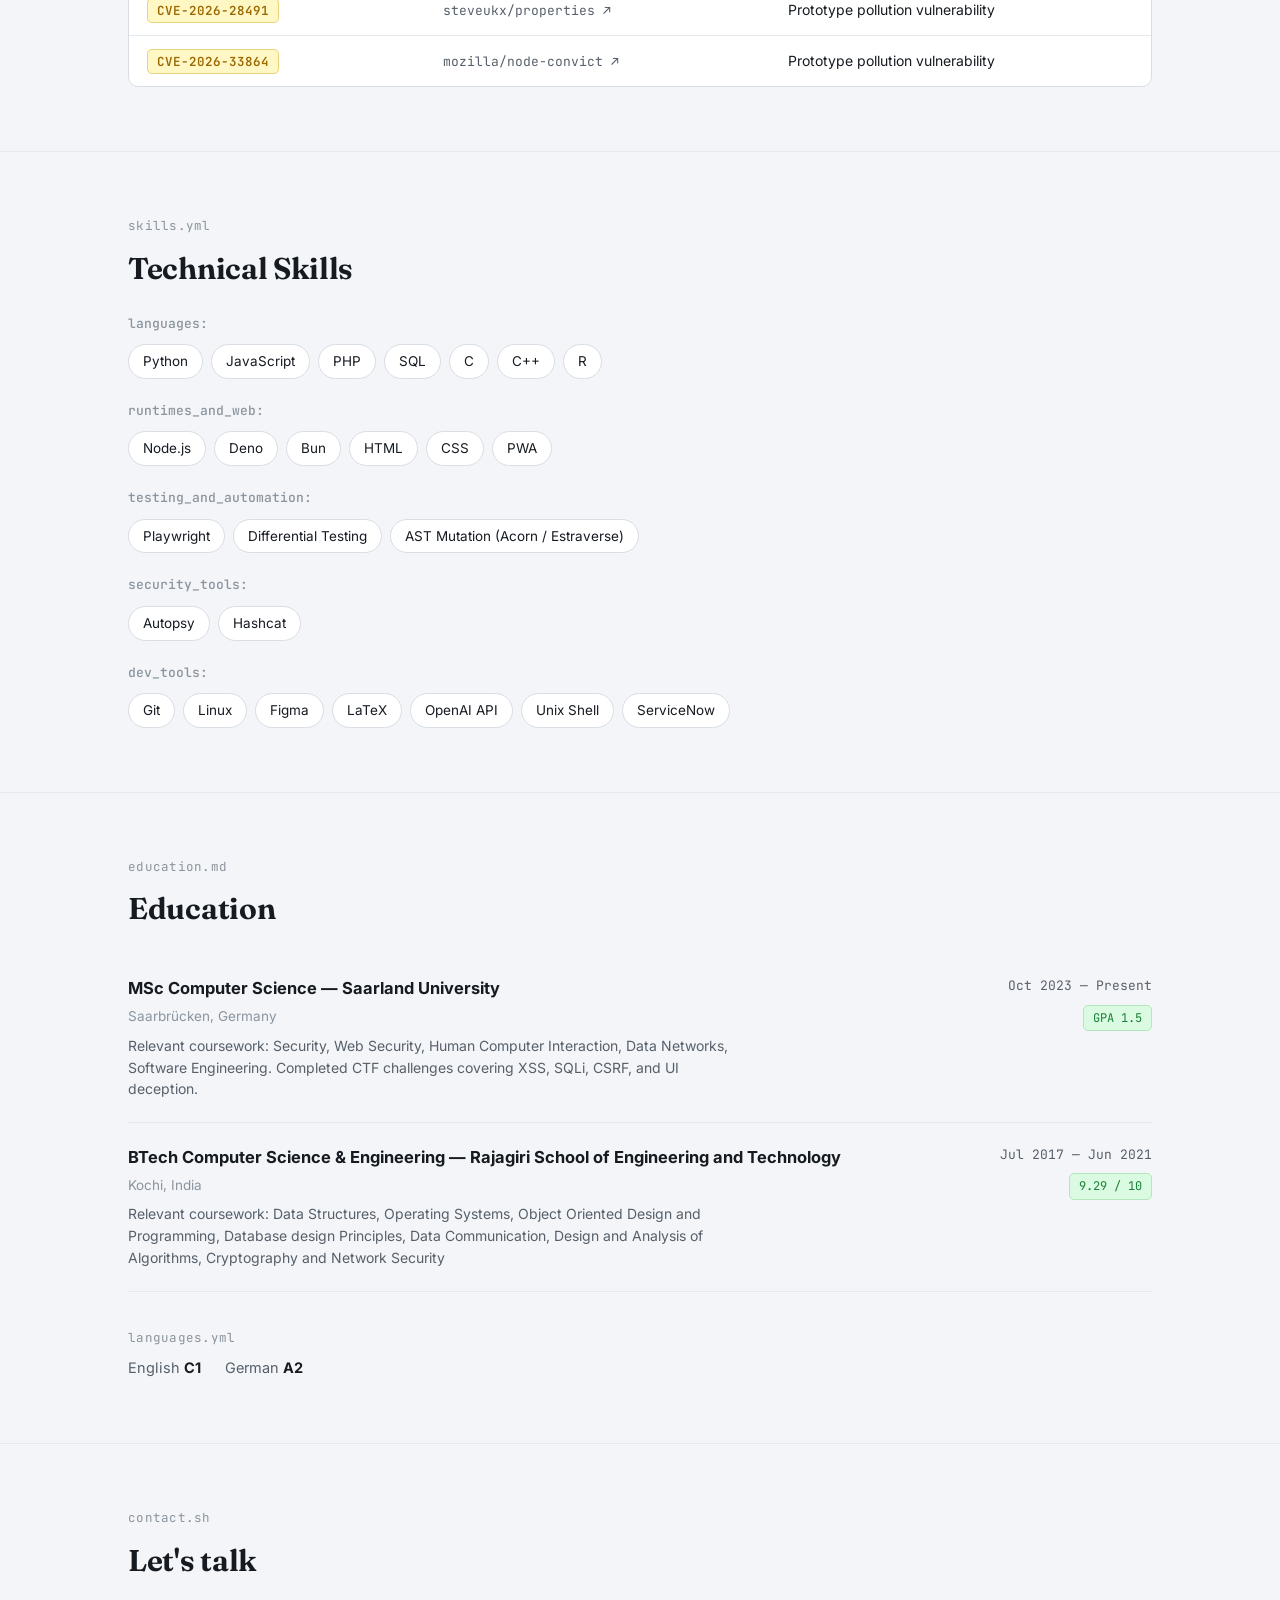
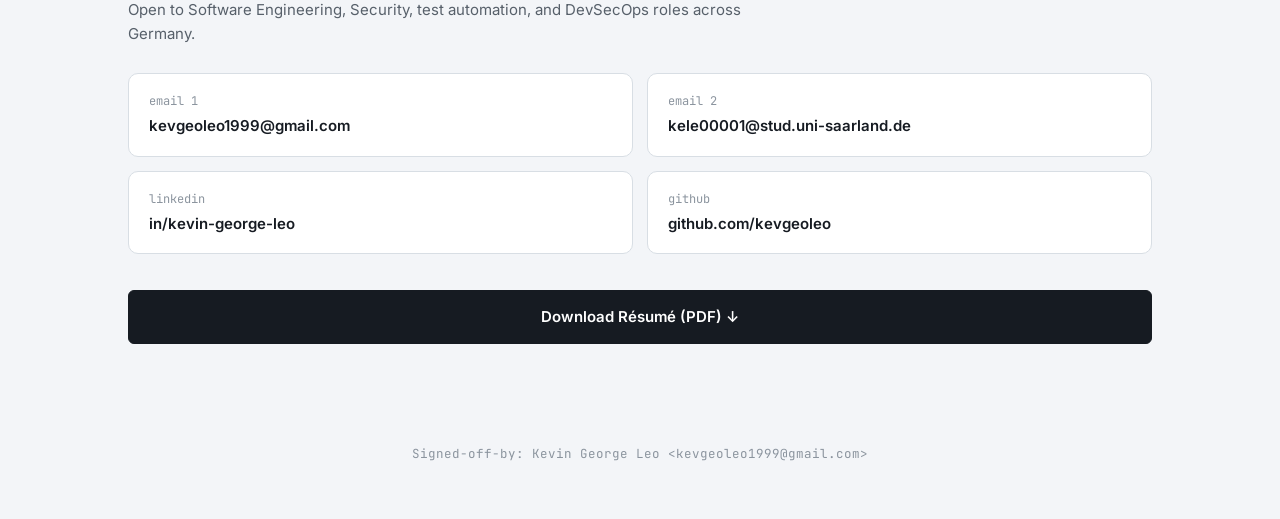
==== commit 59cba49a: "change labels in CrossRuntimeTests repo" ====
--- a/index.html
+++ b/index.html
@@ -278,6 +278,17 @@
           <span class="stat-label">CVEs published &amp; GHSA advisory</span>
         </div>
       </div>
+      <a class="repo-card" href="https://github.com/kevgeoleo/CrossRuntimeTests" target="_blank" rel="noopener">
+        <div class="repo-card-head">
+          <span class="repo-card-icon" aria-hidden="true">⌥</span>
+          <span class="repo-card-name">kevgeoleo / CrossRuntimeTests</span>
+          <span class="repo-card-go">View repo ↗</span>
+        </div>
+        <p class="repo-card-desc">Self-contained, reproducible test cases exposing behavioral differences across Node.js, Deno, and Bun — error timing, fs semantics, networking, crypto/encoding, and stream/buffer handling — each linked to the issue actually filed with runtime maintainers.</p>
+        <div class="tags">
+          <span class="tag">JavaScript</span><span class="tag">benchmark</span><span class="tag">testsuite</span><span class="tag">cross-runtime</span><span class="tag">compatiblity</span><span class="tag">Node.js</span><span class="tag">Deno</span><span class="tag">Bun</span>
+        </div>
+      </a>
     </div>
   </section>
 
